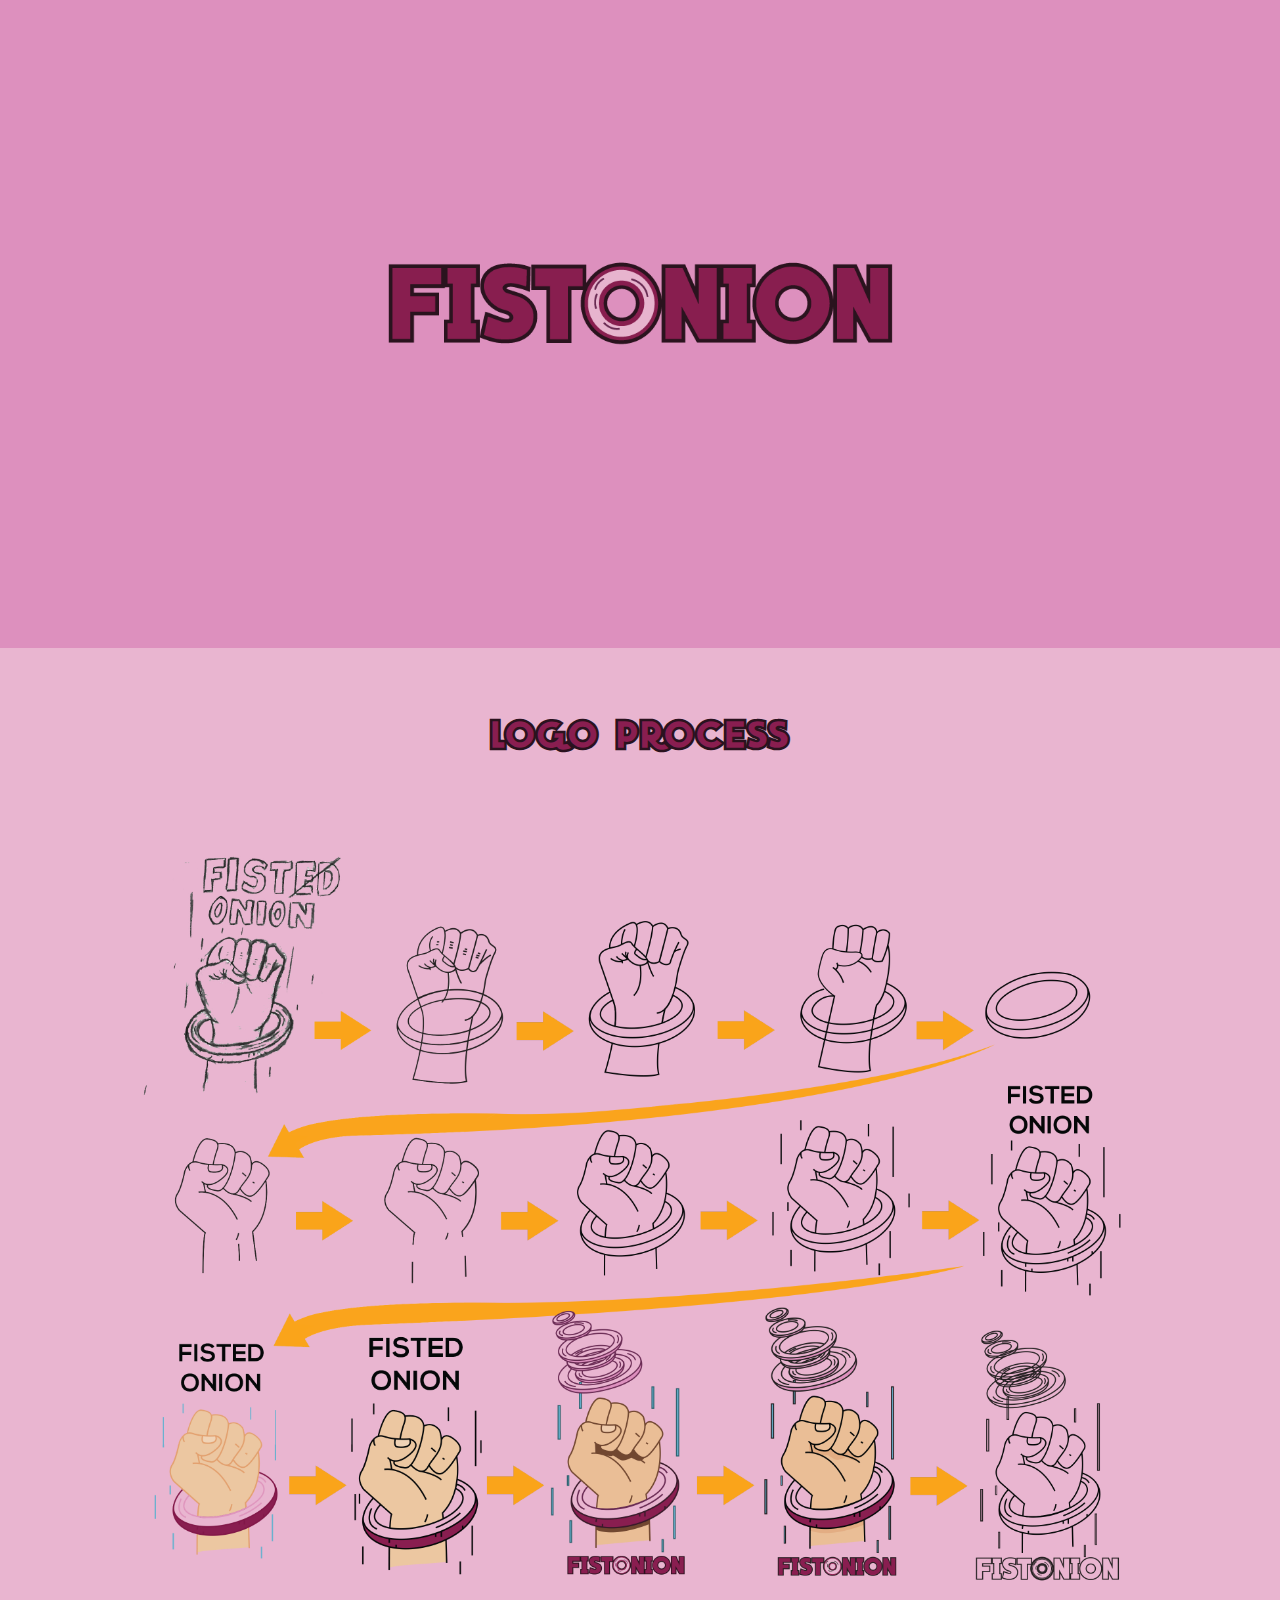
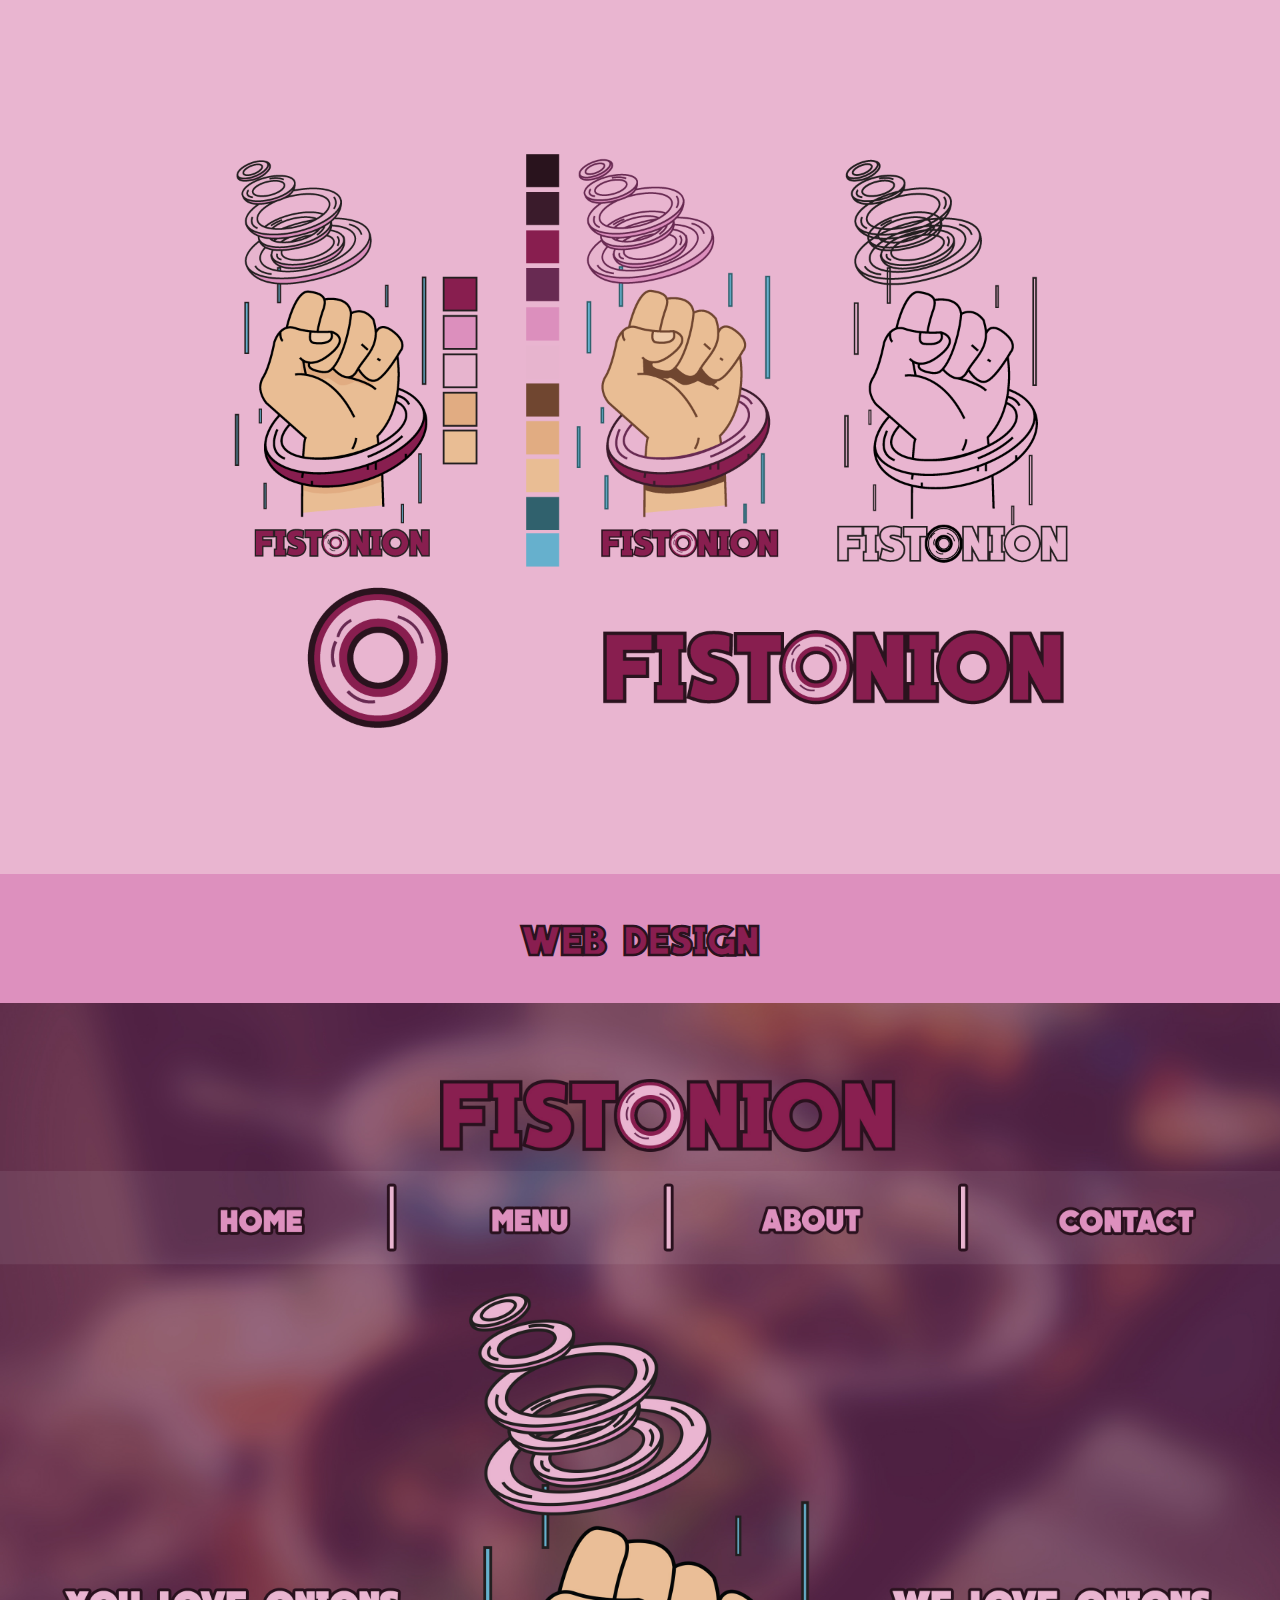
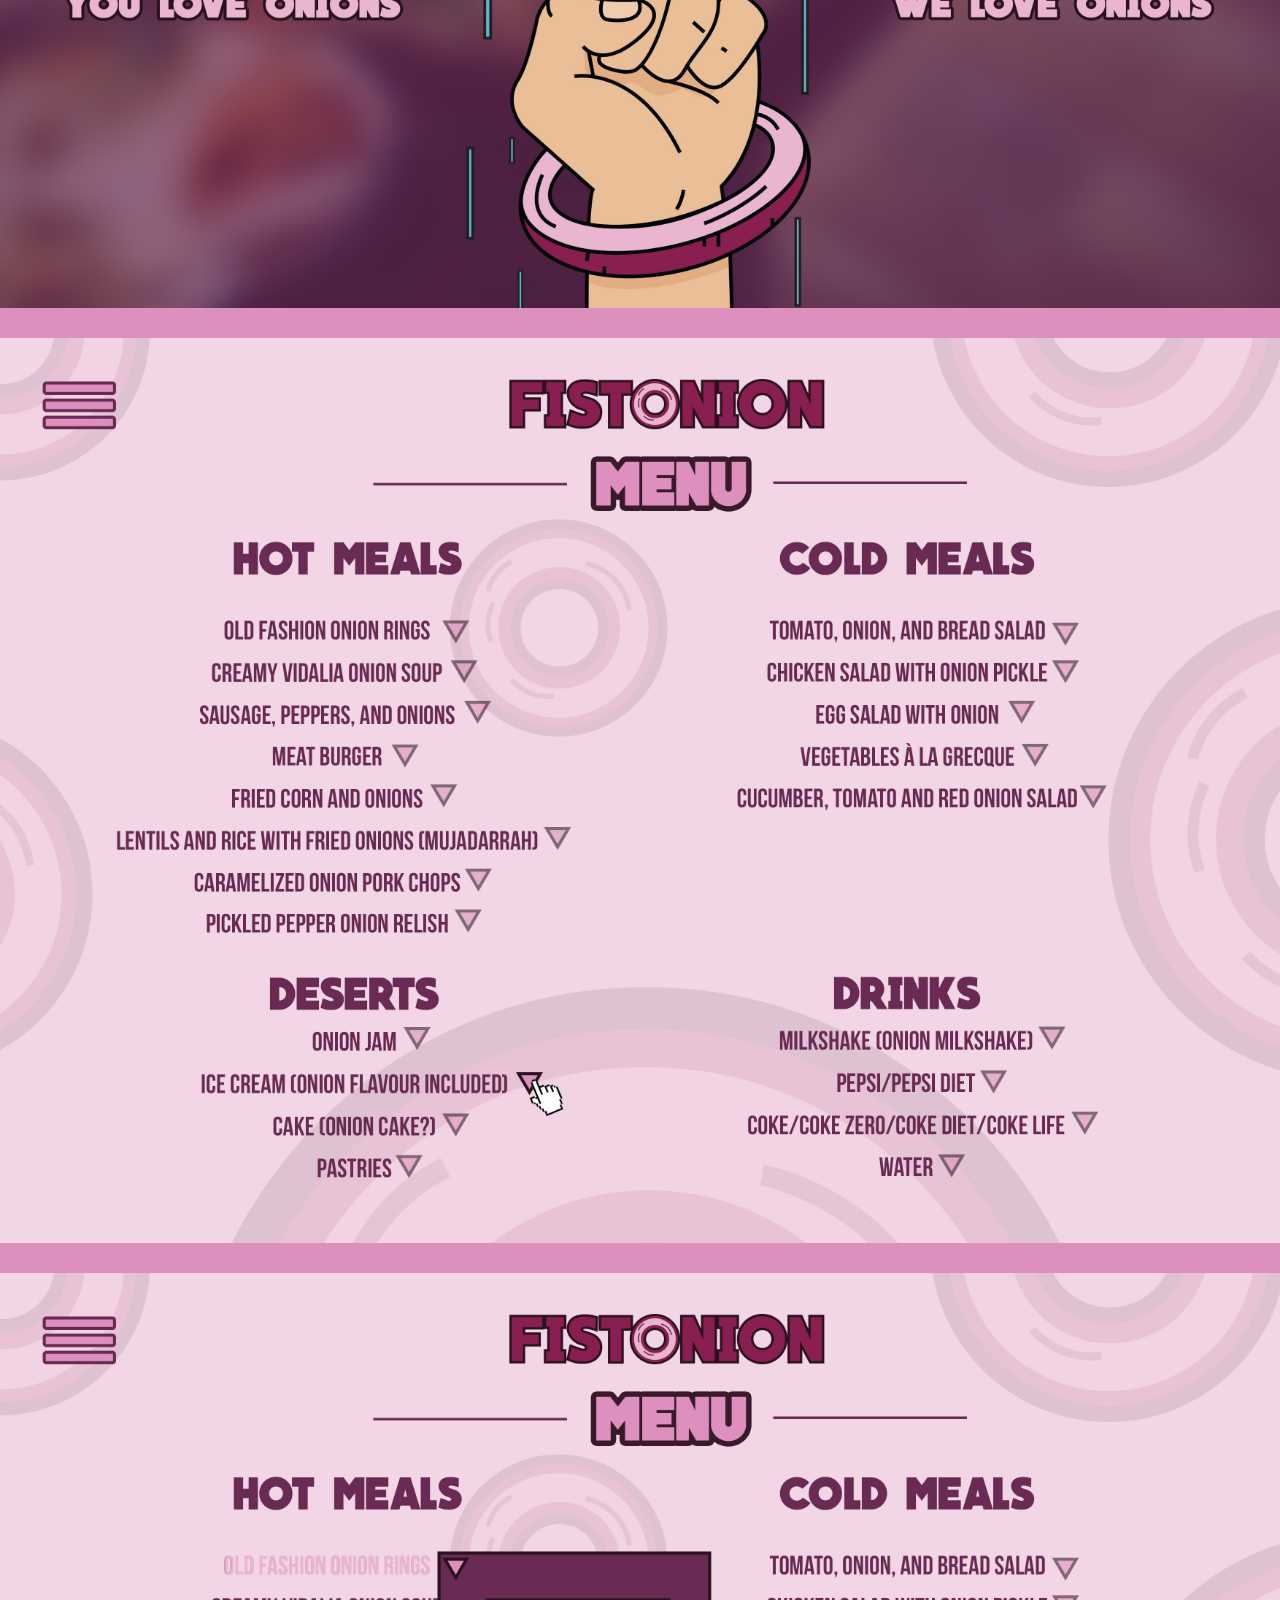
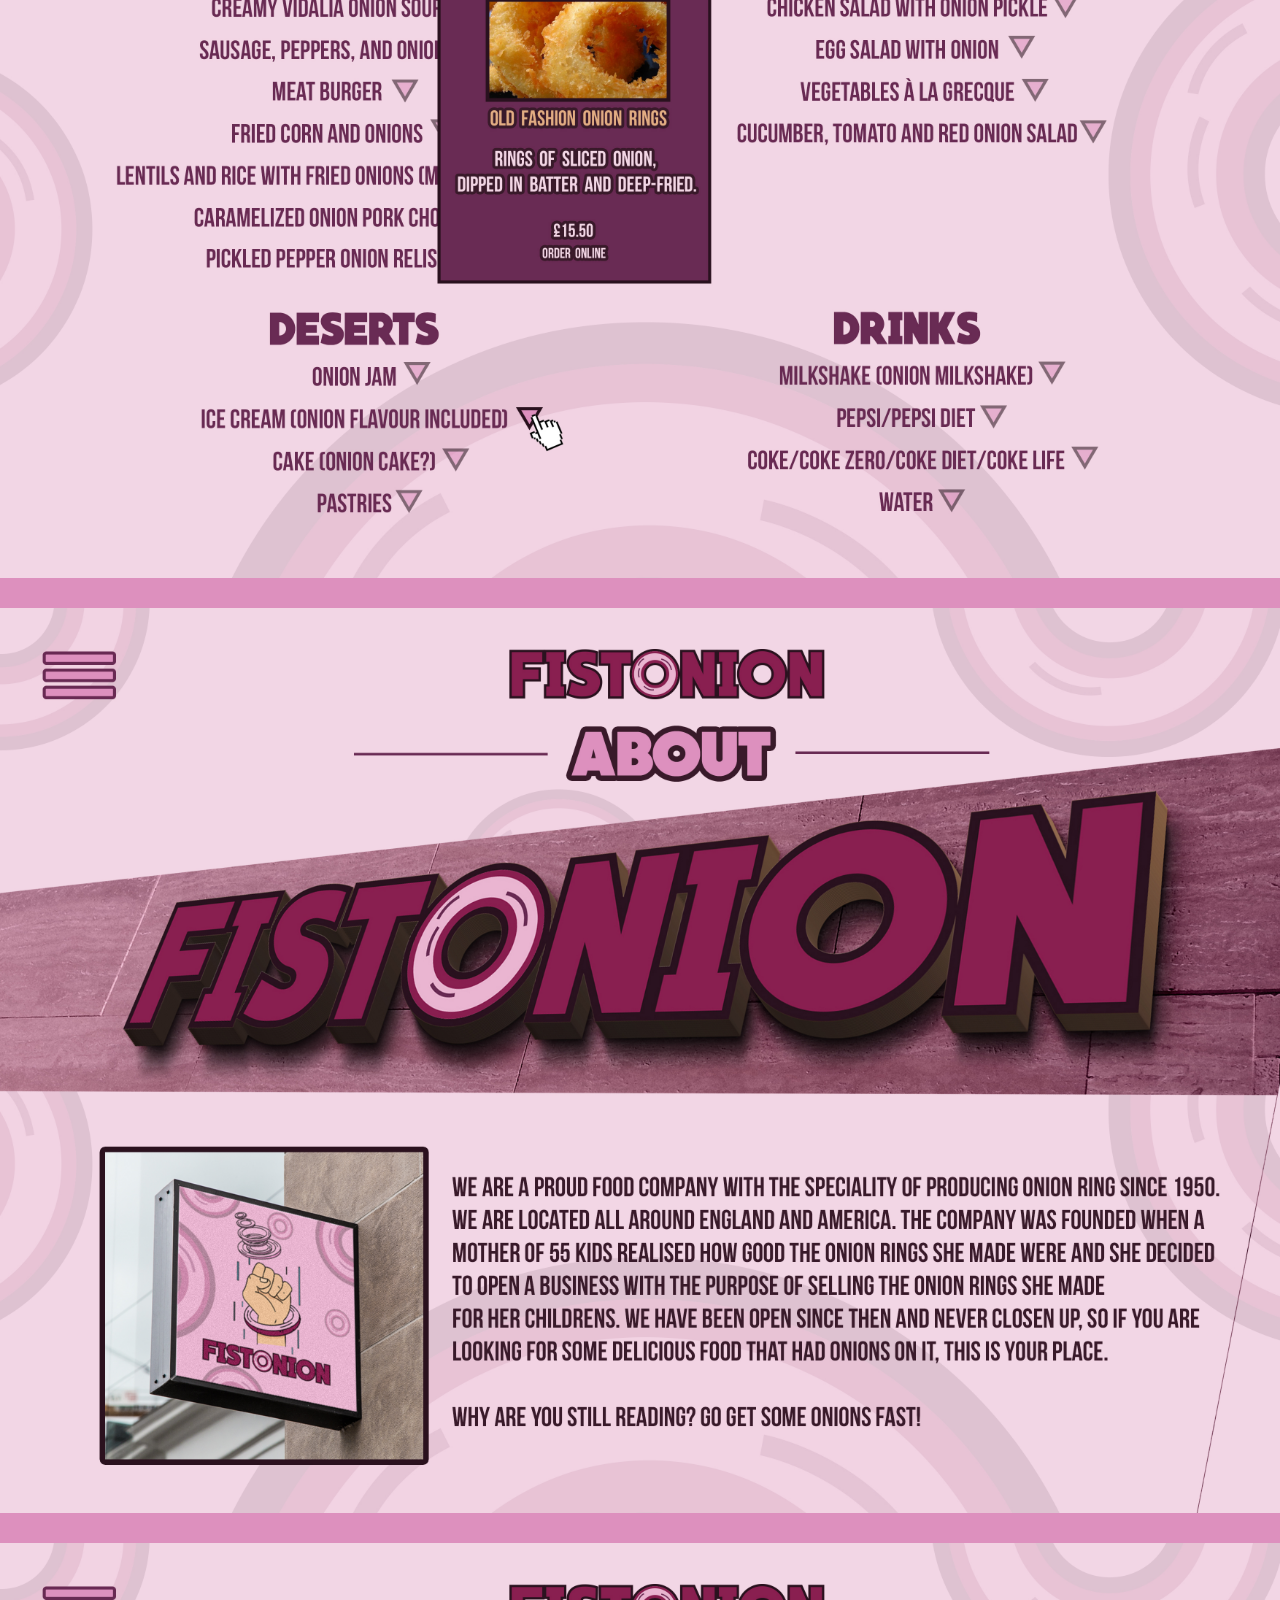
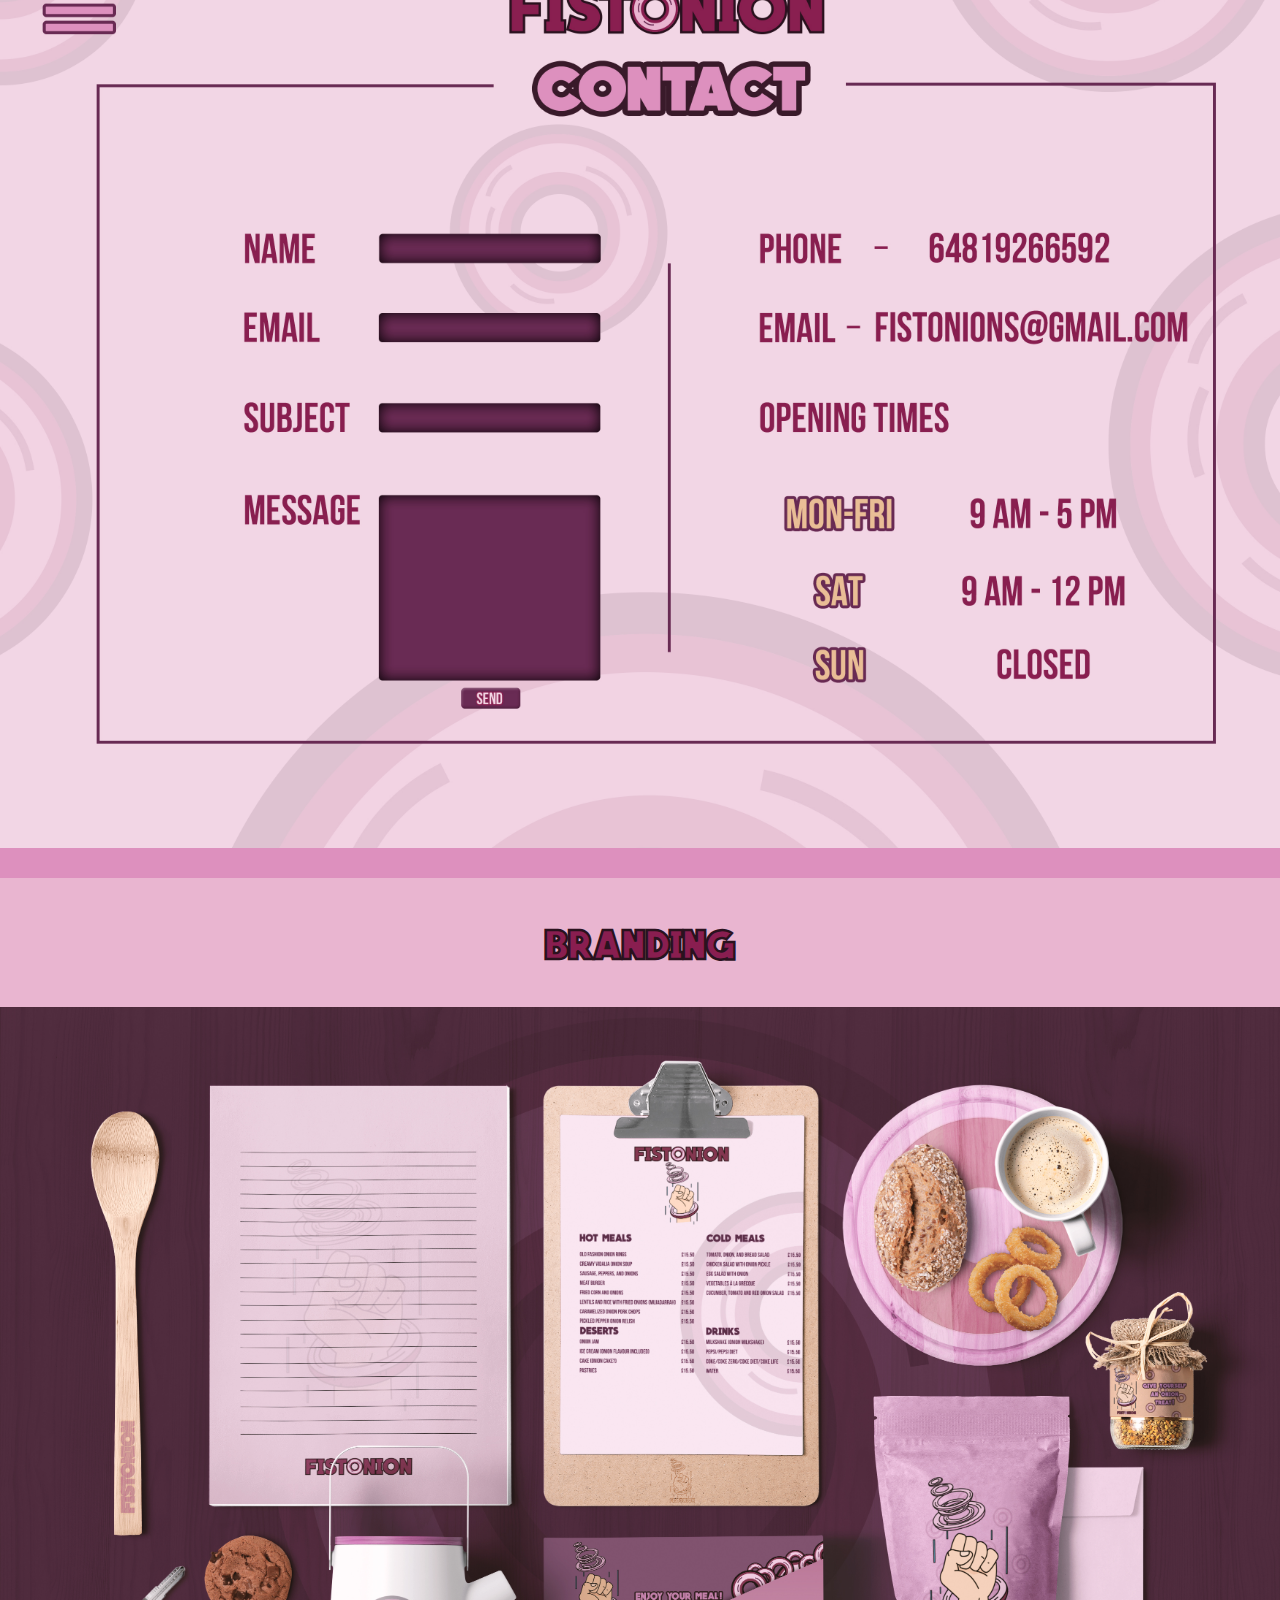
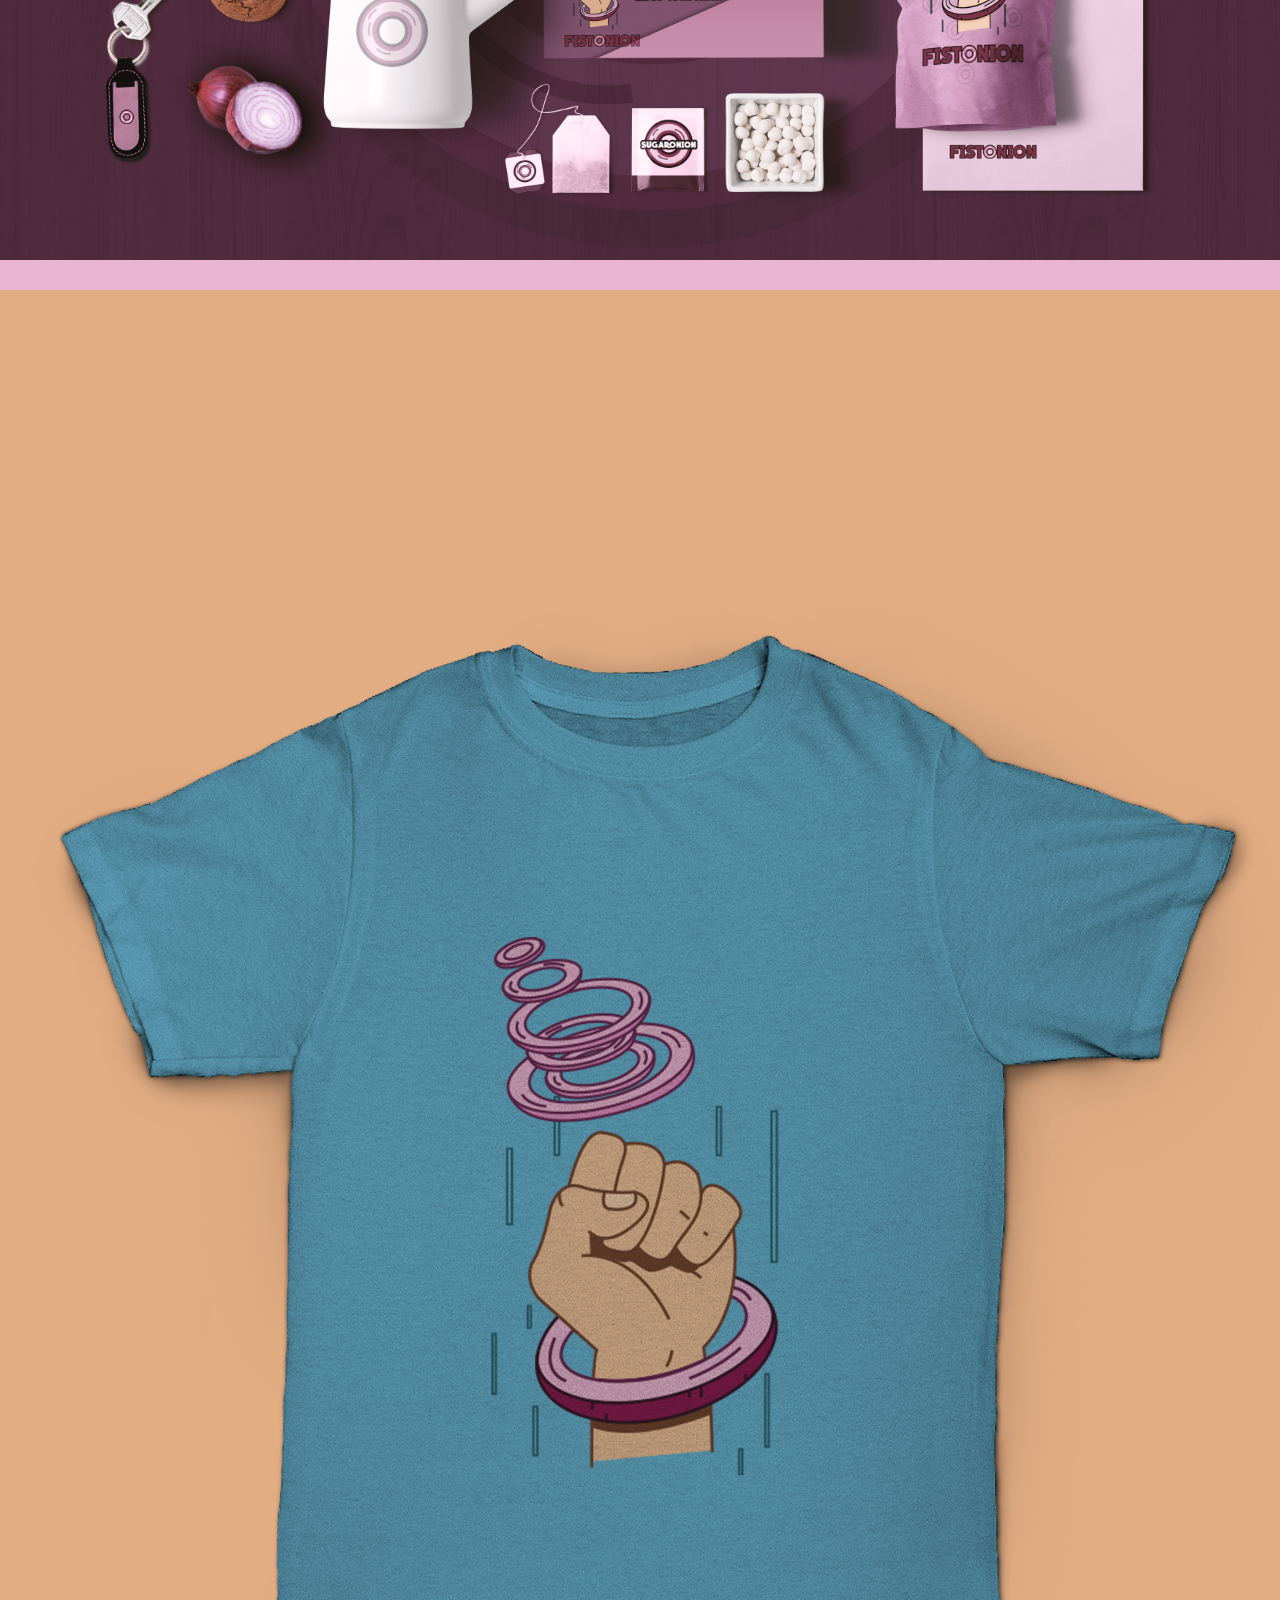
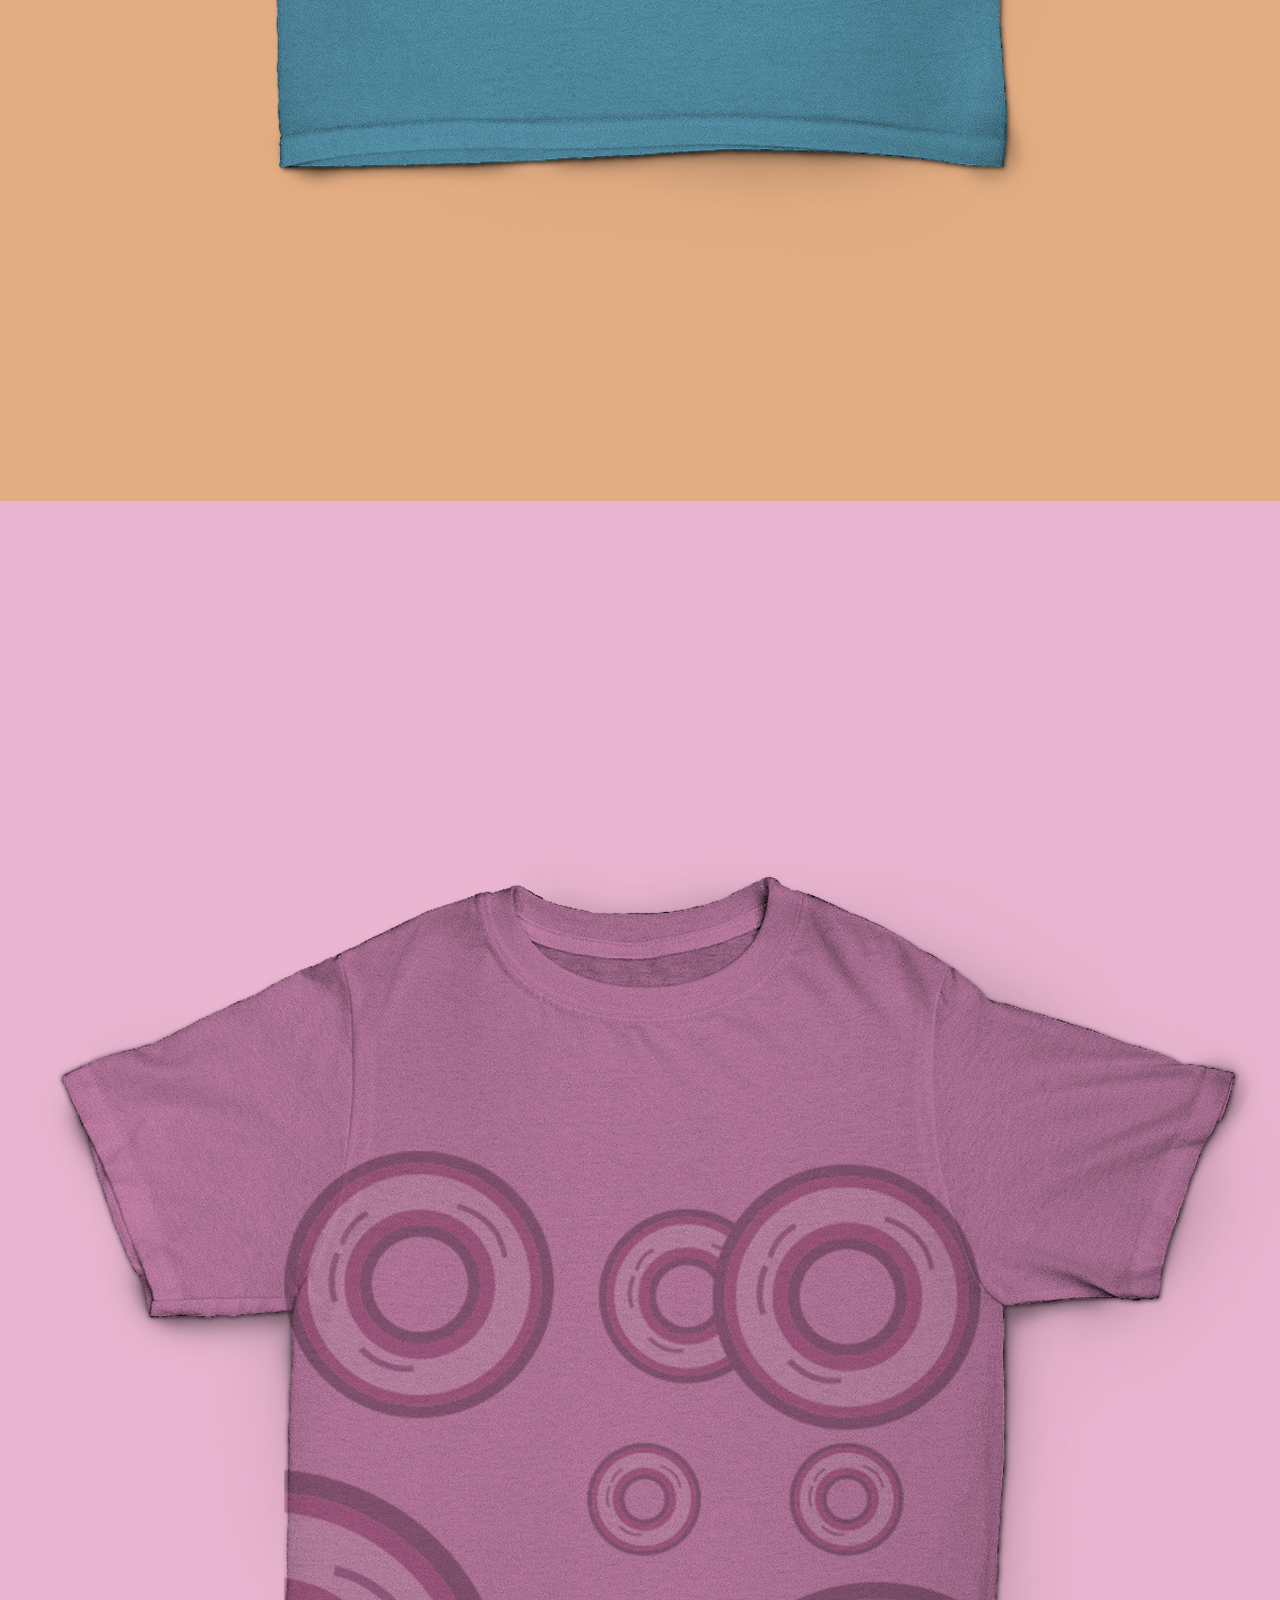
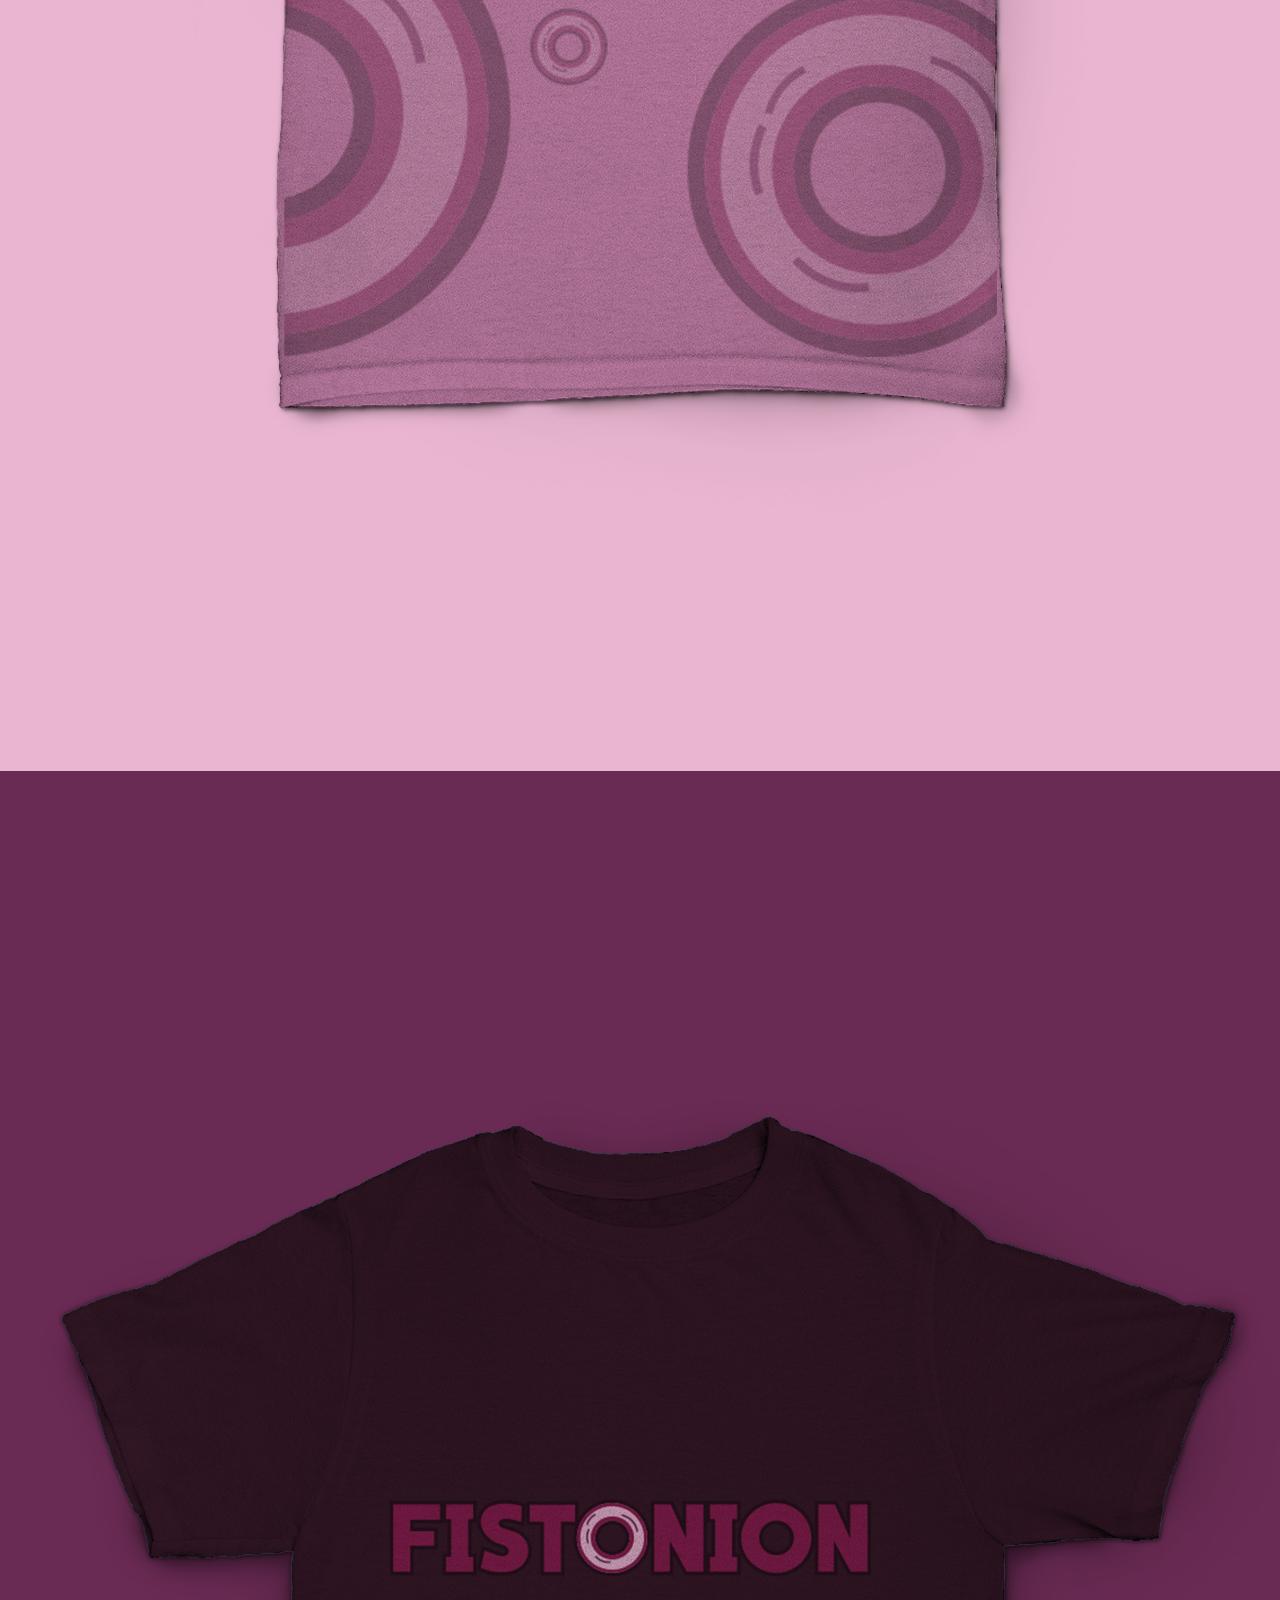
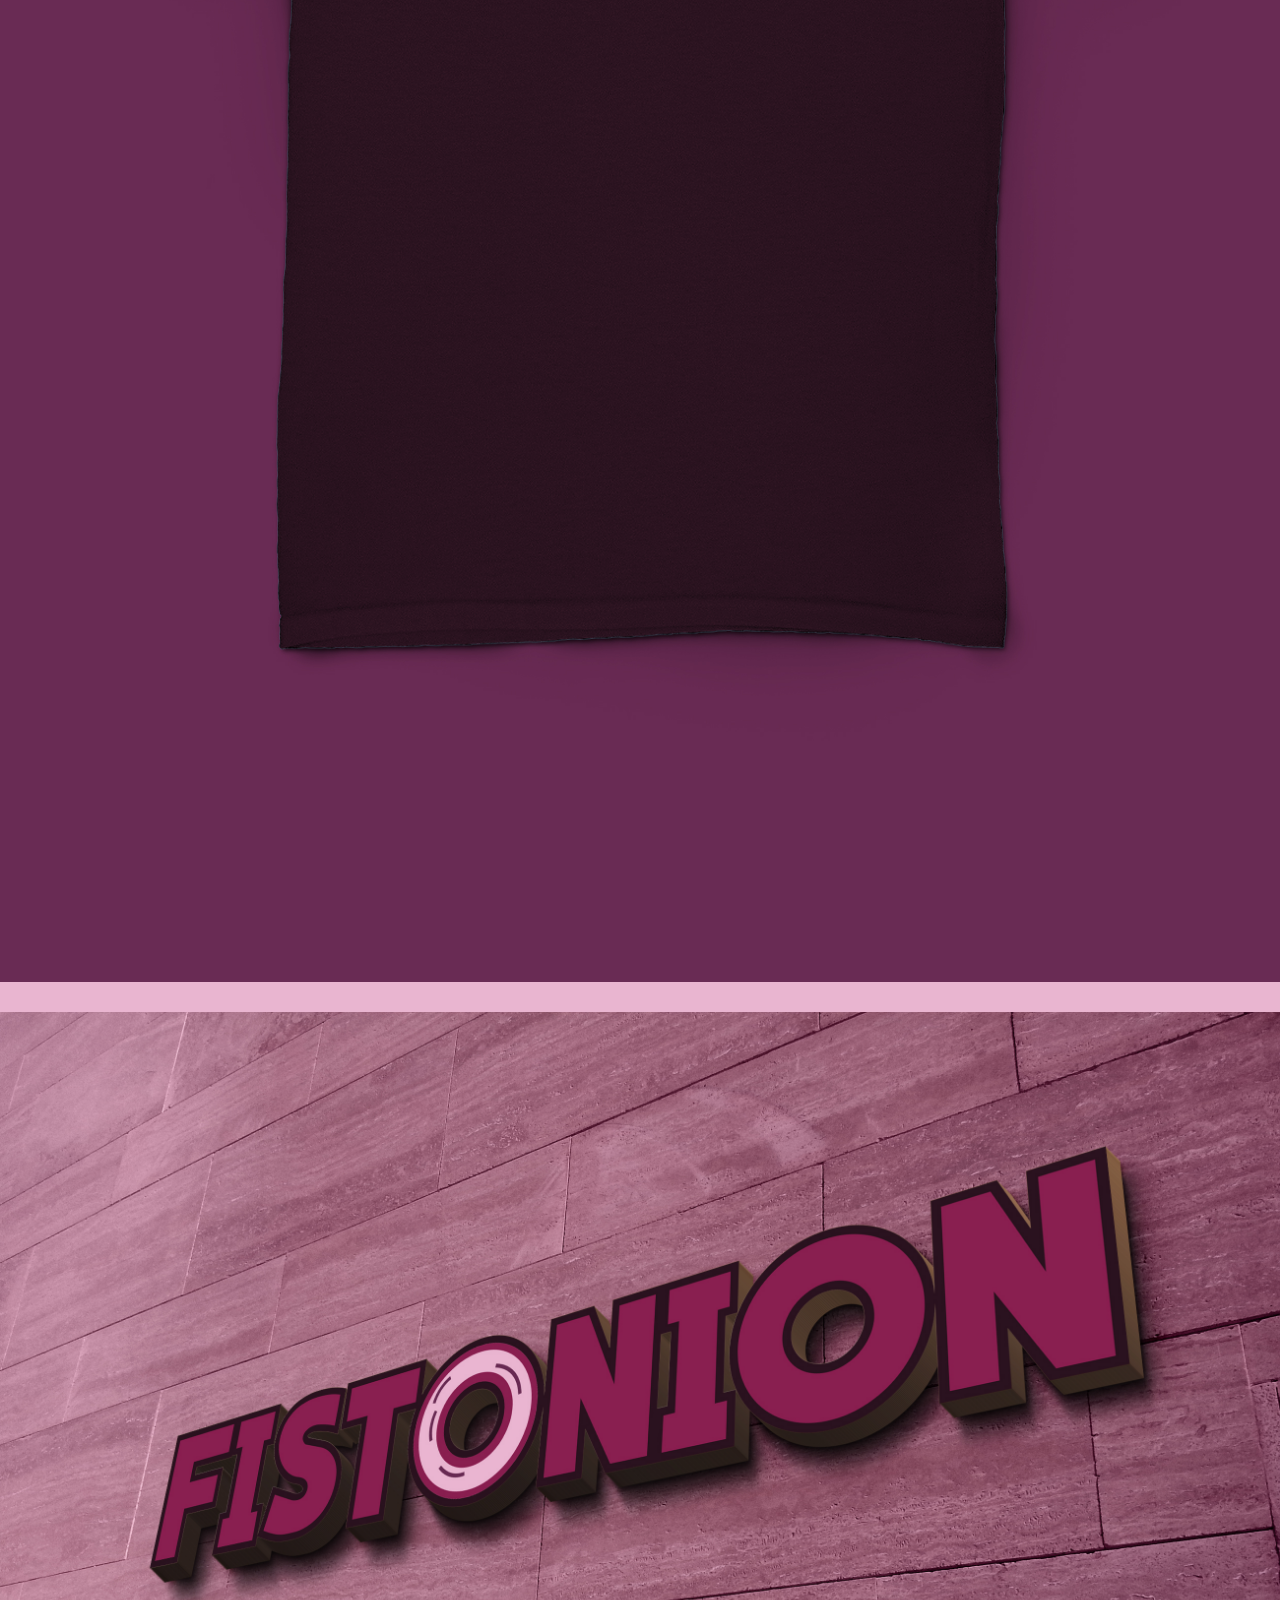
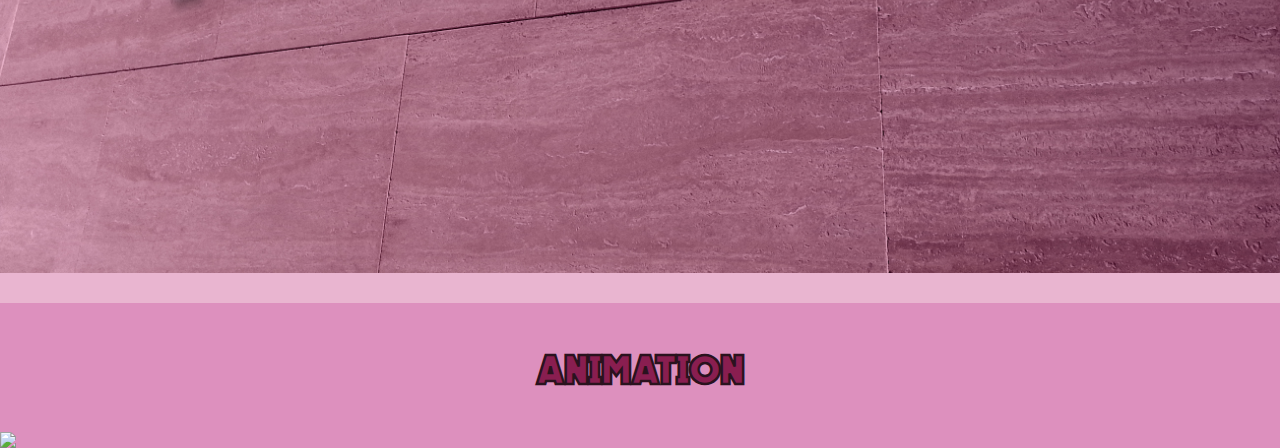
==== workfive.html @ e17aae86 "Project Pages" ====
<!DOCTYPE html>
<meta charset="utf-8">
<meta name="viewport" content="width=device-width, initial-scale=1">
<link rel="stylesheet" href="stylesheetforwork.css">
<title>Fistonion</title>

<body>
  <!-- homepage -->
  <!-- <header id="showcase"> -->
    <header id="showcase" class="grid">
    <div class="bg-showcase"><div>
      <div class="content-wrap">
    <div class="logo"><img src="\workfive\Fistonion-logo.png" width="300px"></div>
</div>
  </header>

  <!-- logoprocess -->
  <!-- section A -->
  <main id="main">
    <section id="section-a" class="grid">
      <div class="content-wrap">
        <h2 class="logoprocesstitle">Logo Process</h2>
      </div>

      <div class="process">
        <img src="workfive\Fistonion-logo-process.png" width="500px">
      </div>

      <div class="finallogo">
        <img src="workfive\Logo-final.png" width="500px">
      </div>
    </section>

    <!-- webdesign -->
    <!-- section B -->

    <section id="section-b" class="grid">

      <div class="content-wrap">
        <h2 class="">Web Design</h2>
      </div>

      <!-- <h3 class="page-title">Home Page</h3> -->

      <div class="homepage">
        <img src="workfive\Fistonion Website Home.jpg" width="500px">
      </div>

      <!-- <h3 class="page-title">Menu Page</h3> -->

      <div class="menu">
        <img src="workfive\Fistonion Website Menu.jpg" width="500px">
      </div>

      <!-- <h3 class="page-title">Menu 2</h3> -->

      <div class="menu2">
        <img src="workfive\Fistonion Website Menu Item Cliked.jpg" width="500px">
      </div>

      <!-- <h3 class="page-title">About</h3> -->

      <div class="about">
        <img src="workfive\Fistonion Website About.jpg" width="500px">
      </div>

      <!-- <h3 class="page-title">Contact</h3> -->

      <div class="contact">
        <img src="workfive\Fistonion Website Contact.jpg" width="500px">
      </div>

    </section>

    <!-- branding -->
    <!-- section C -->

    <section id="section-c" class="grid">

      <div class="content-wrap">
        <h2 class="">Branding</h2>
      </div>

      <div class="branding">
        <img src="workfive\Fistonion Brand Mockup.jpg" width="500px">
      </div>

      <div class="shirt1">
        <img src="workfive\T shirt Design Blue.jpg" width="500px">
      </div>

      <div class="shirt2">
        <img src="workfive\T shirt Design Pink.jpg" width="500px">
      </div>

      <div class="shirt3">
        <img src="workfive\T shirt Design Purple.jpg" width="500px">
      </div>

      <div class="logo3d">
        <img src="workfive\3D Wall Fistonion.jpg" width="500px">
      </div>

    </section>

    <!-- animation -->
    <!-- section D -->

    <section id="section-d" class="grid">

      <div class="content-wrap">
        <h2 class="animationtitle">Animation</h2>
      </div>

      <div class="animation">
        <img src="workfive\GIF.gif" width="500px">
      </div>

    </section>
  </main>
</body>
---- stylesheetforwork.css ----
/* Core Styles */

@font-face{
  font-family: QUARTZO; src: url(fonts/QUARTZO.ttf);
}


* {
  margin: 0;
  padding: 0;
  font-family: "QUARTZO";
  text-transform: uppercase;
  /* background: #e9b5d0; */
  color: #891e50;
  font-size: 1.5;
  text-align: center;
}


img {
  display: block;
  width: 100%;
  height: auto;
}

h1, h2, h3 {
  margin: 0;
  padding: 1em 0;
   -webkit-text-stroke: 2.5px #2a121e;
   font-size: 40px;

}

/* p {
  margin: 0;
  padding: 1em 0;
} */

/* Header showcase */

#showcase {
  min-height: 450px;
  color: #fff;
  background: #dd90be
  /* text-align: center; */
}

#showcase .logo {
  position: static;
  display: inline-block;
  /* padding-top: 25%; */
  margin-top: 20%;
  margin-bottom: 23%;
  align-items: center;
  width: 40%;
}

/* #showcase .bg-showcase {
  position: absolute;
  background: #dd90be;
  background-position: center;
  background-repeat: no-repeat;
  background-size: cover;
  width: 100%;
  height: 450px;
  z-index: -1;
} */

section {
  overflow: hidden;
}

#section-a {
  background: #e9b5d0;
}

.logoprocesstitle {
  margin-top: 20px;
  margin-bottom: 15px;
}

.process {
  margin-bottom: 50px;
  width: 90%;
  display: inline-block;
  align-items: center;
}

.finallogo {
  margin-bottom: 70px;
  width: 100%;
  display: inline-block;
  align-items: center;
}

#section-b {
  background: #dd90be;
}

#section-b img {
  margin-bottom: 30px;
}

/* .page-title {
  margin: 0;
  padding: 0;
  font-size: 30px;
  margin-top: 20px;
  margin-bottom: 25px;
  text-transform: capitalize;
  color:  #dd90be;
  font-family: Arial, Helvetica, sans-serif;
  text-decoration: none;
  -webkit-text-stroke: 1px ##891e50;
} */

.webdesigntitle {
  margin-bottom: 50px;
}

#section-c {
  background: #e9b5d0;
}

#section-c img {
  margin-bottom: 30px;
}

#section-d {
  background: #dd90be;
}

.animationtitle {
  padding: 5;
}


/* MEDIA QUERIE */
/*
@media (min-width: 700px) {

#showcase .logo {
    margin-bottom: 12%;
  }

.grid {
    display: grid;
    grid-template-columns: repeat(8, 1fr);
    grid-template-rows: repeat(6, 1fr);
  }

h1 {
  padding: 0;
  margin: 0;
}

.content-wrap {
  grid-column: 3 / 7;
  grid-row: 1;
}

.process {
  grid-column: 2 / 8;
  grid-row: 2 / span 3;
}

.finallogo {
  grid-column: 1 / 8;
  grid-row:  5 / 7;
}

} */
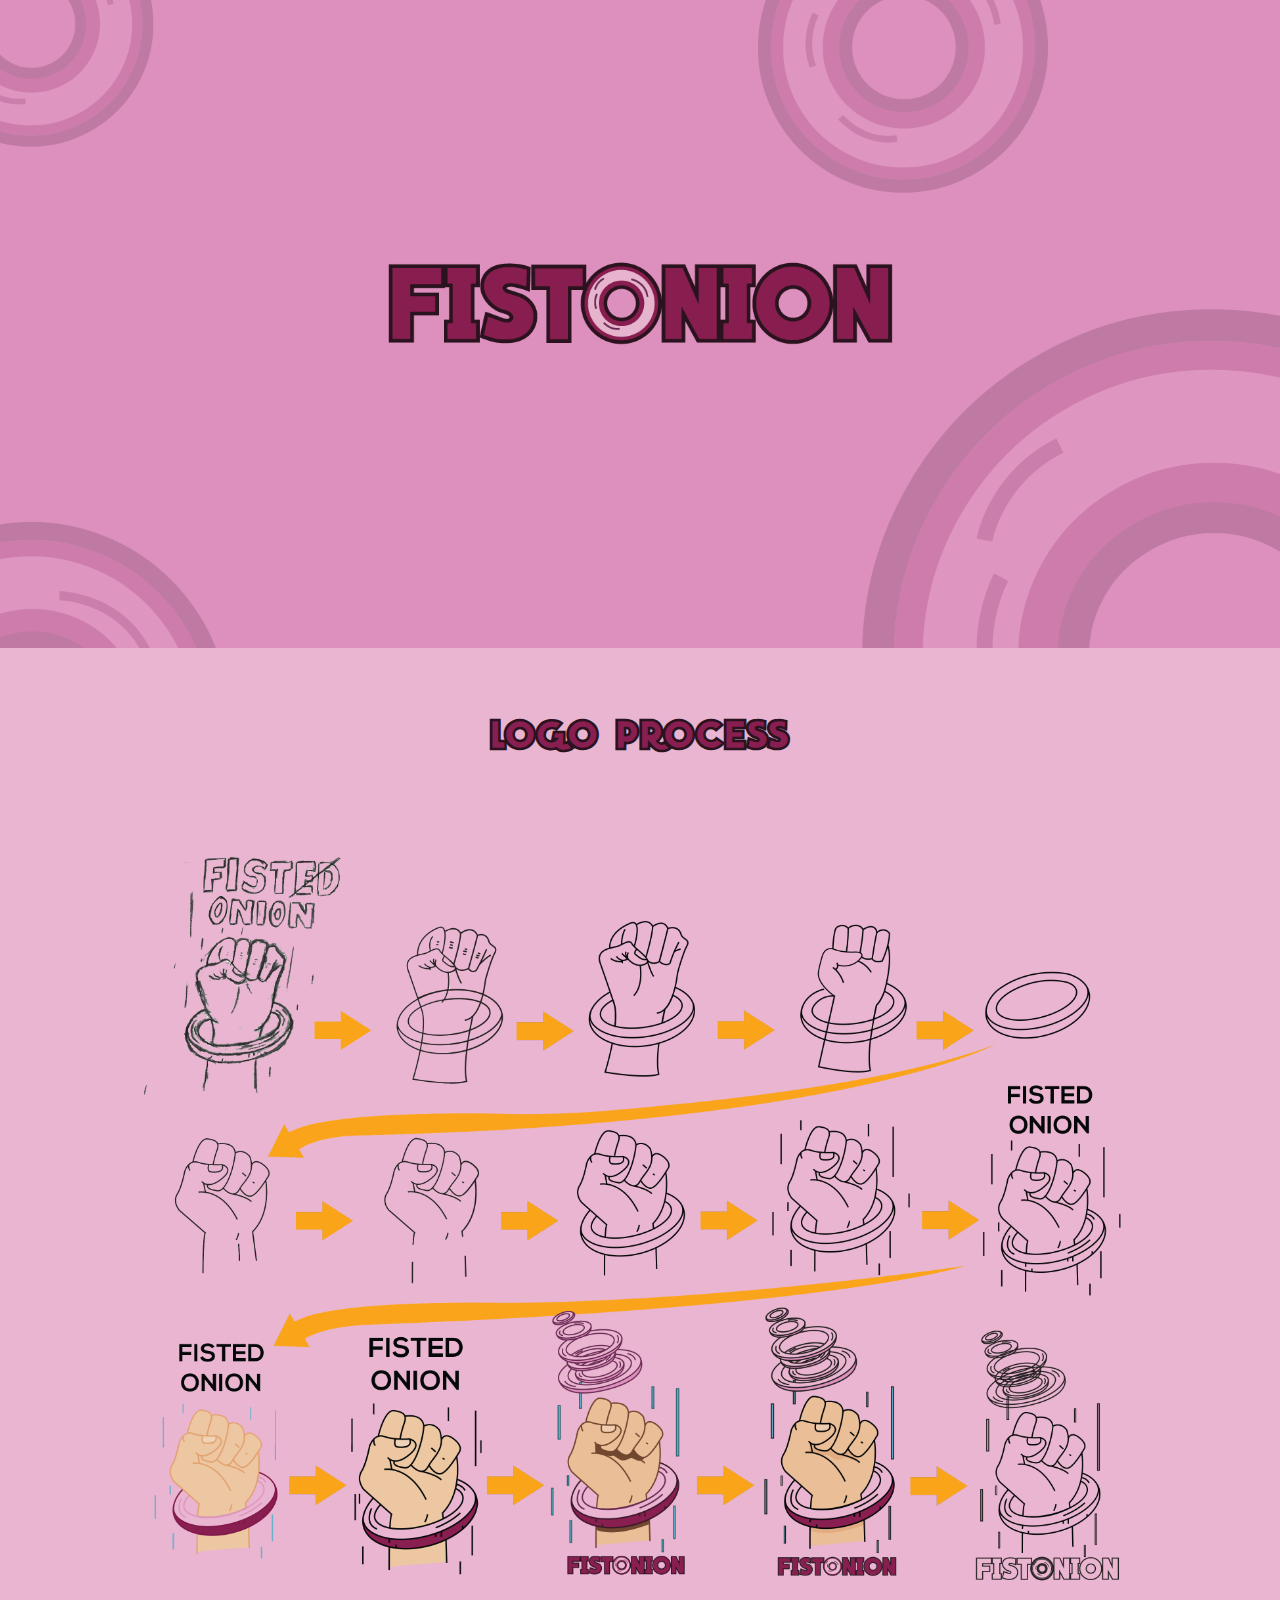
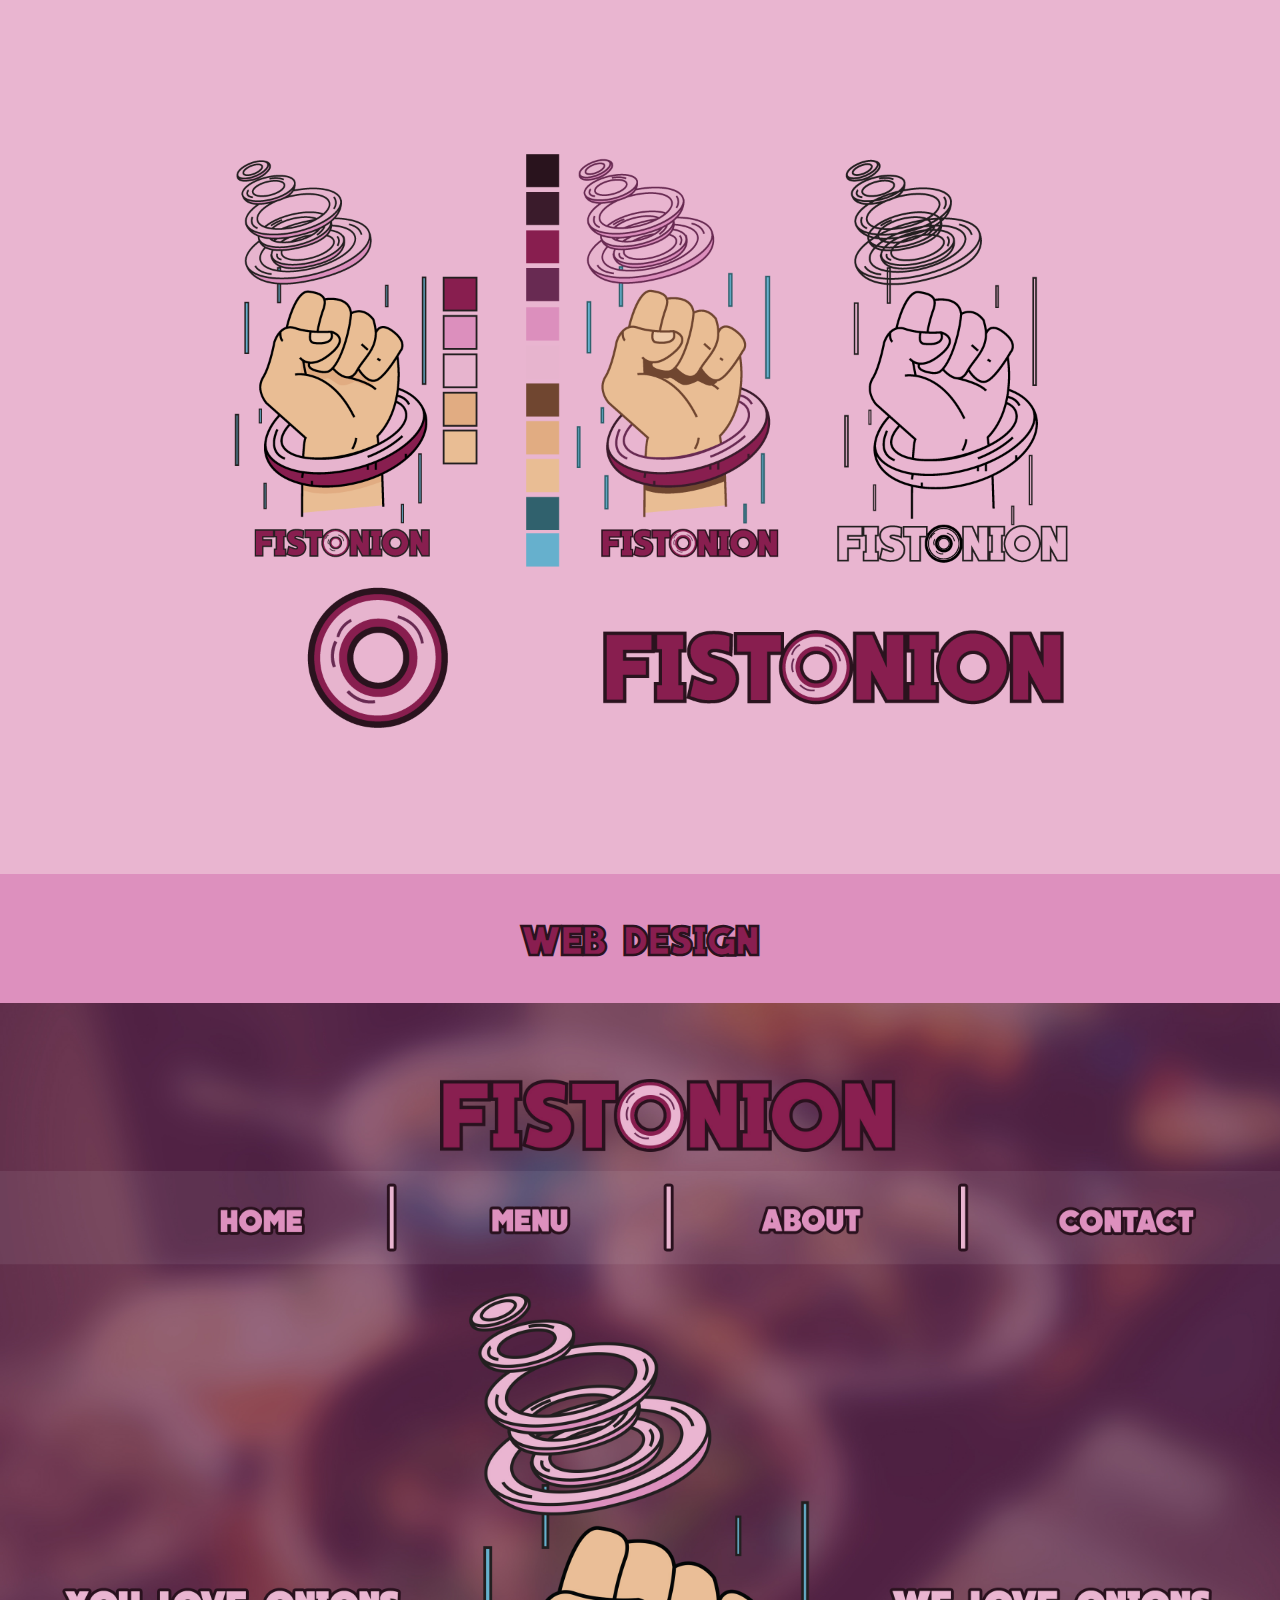
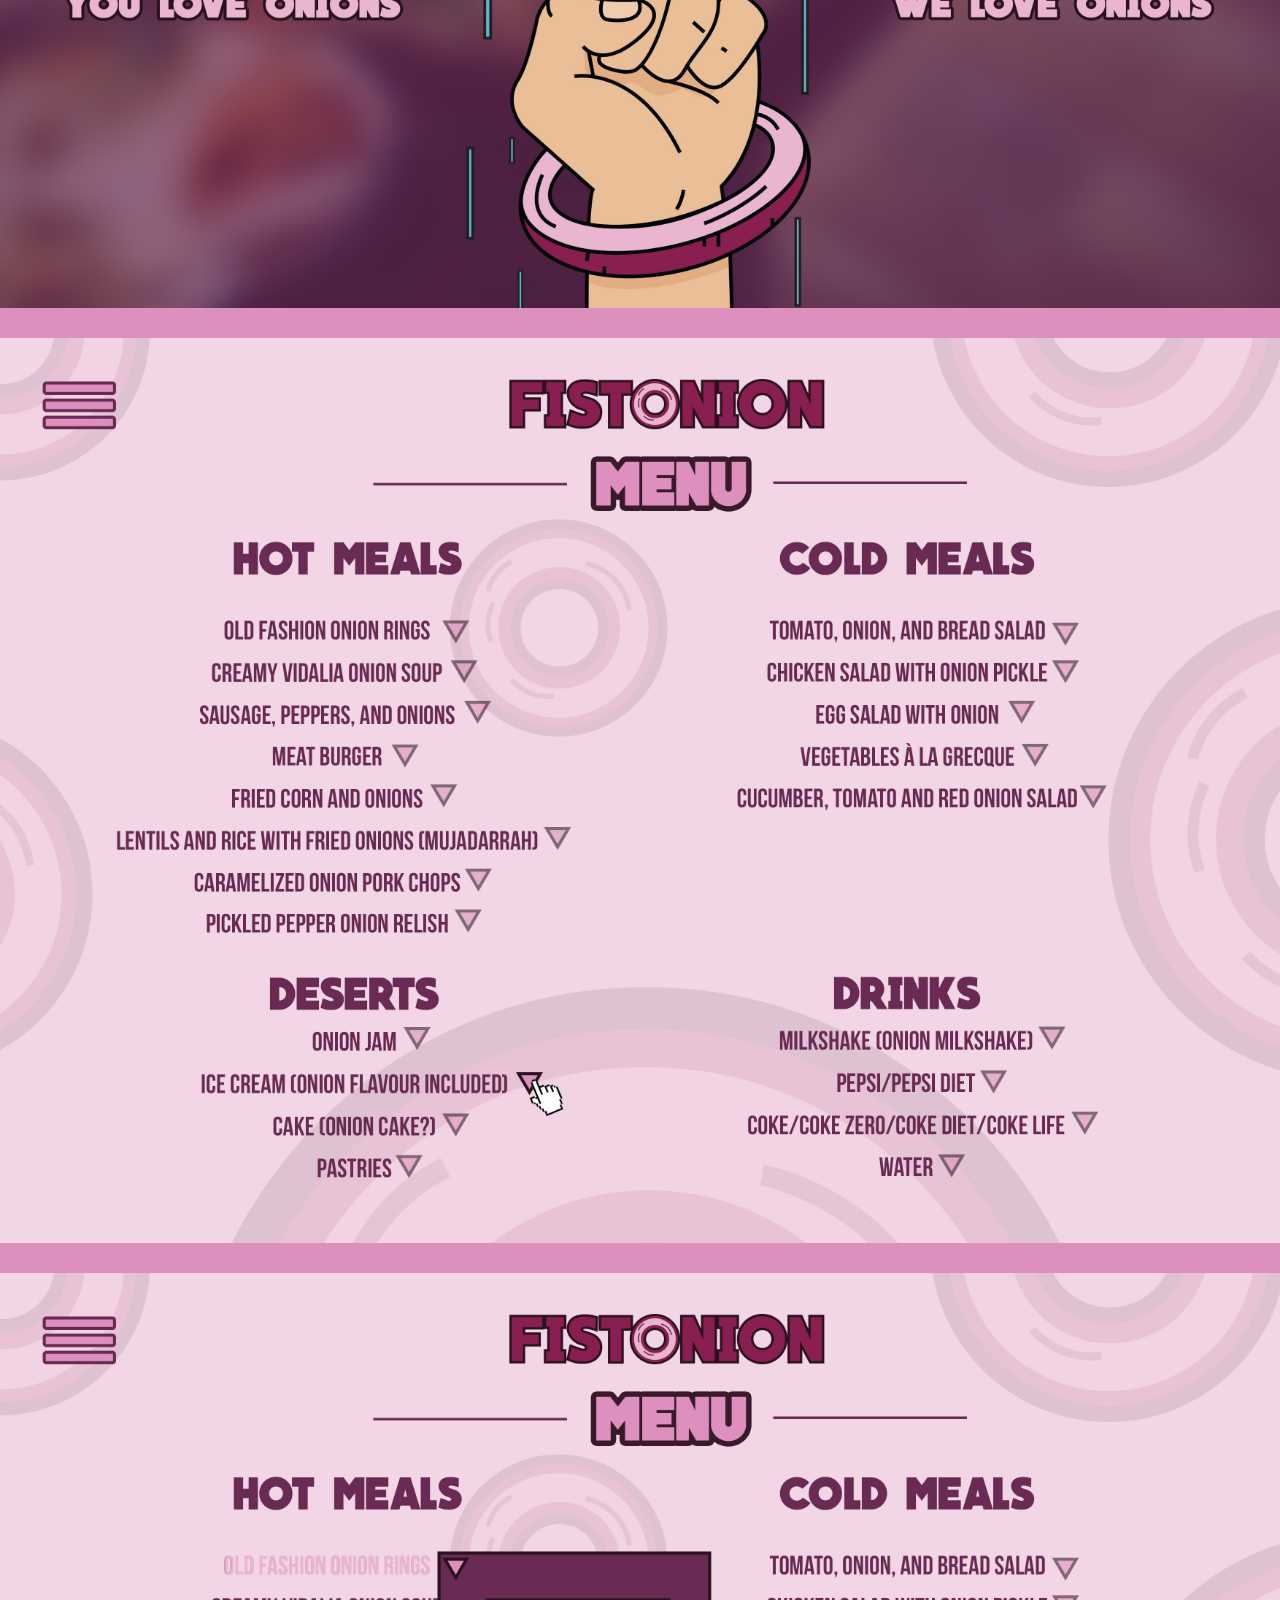
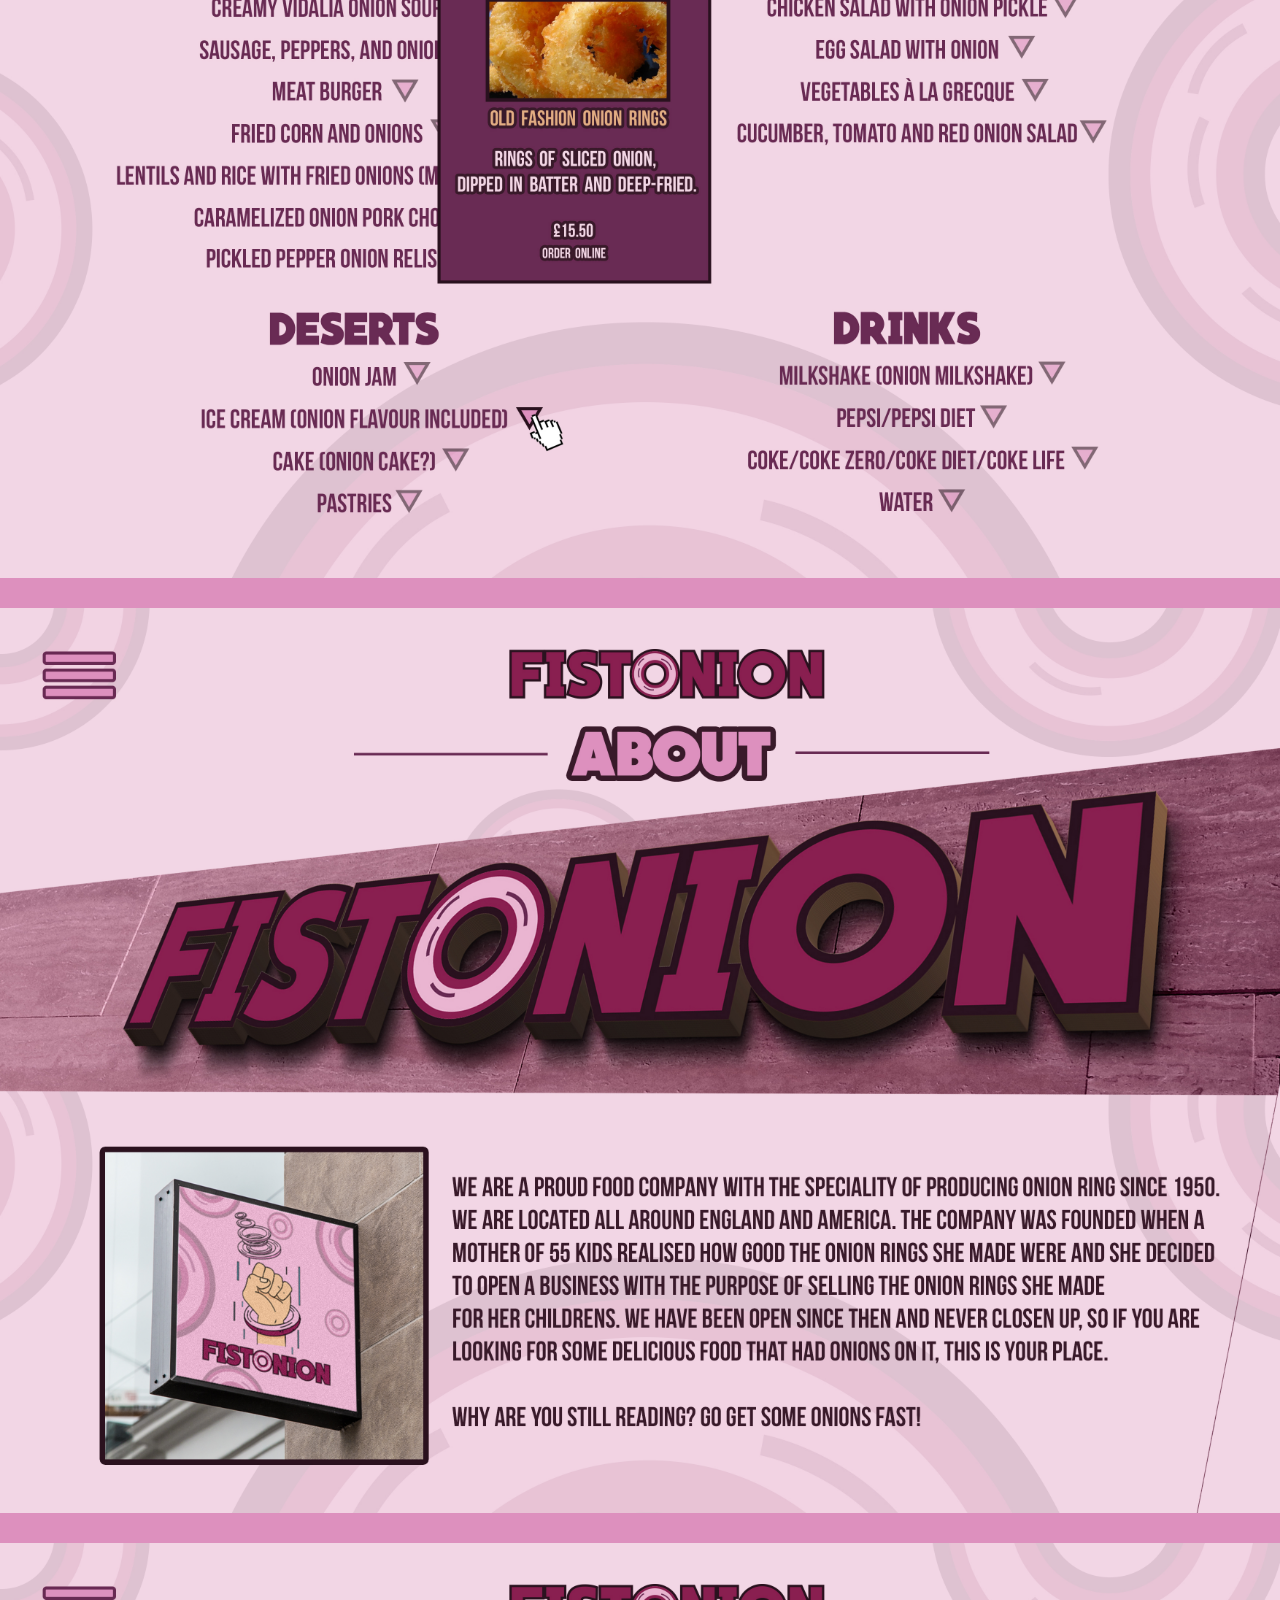
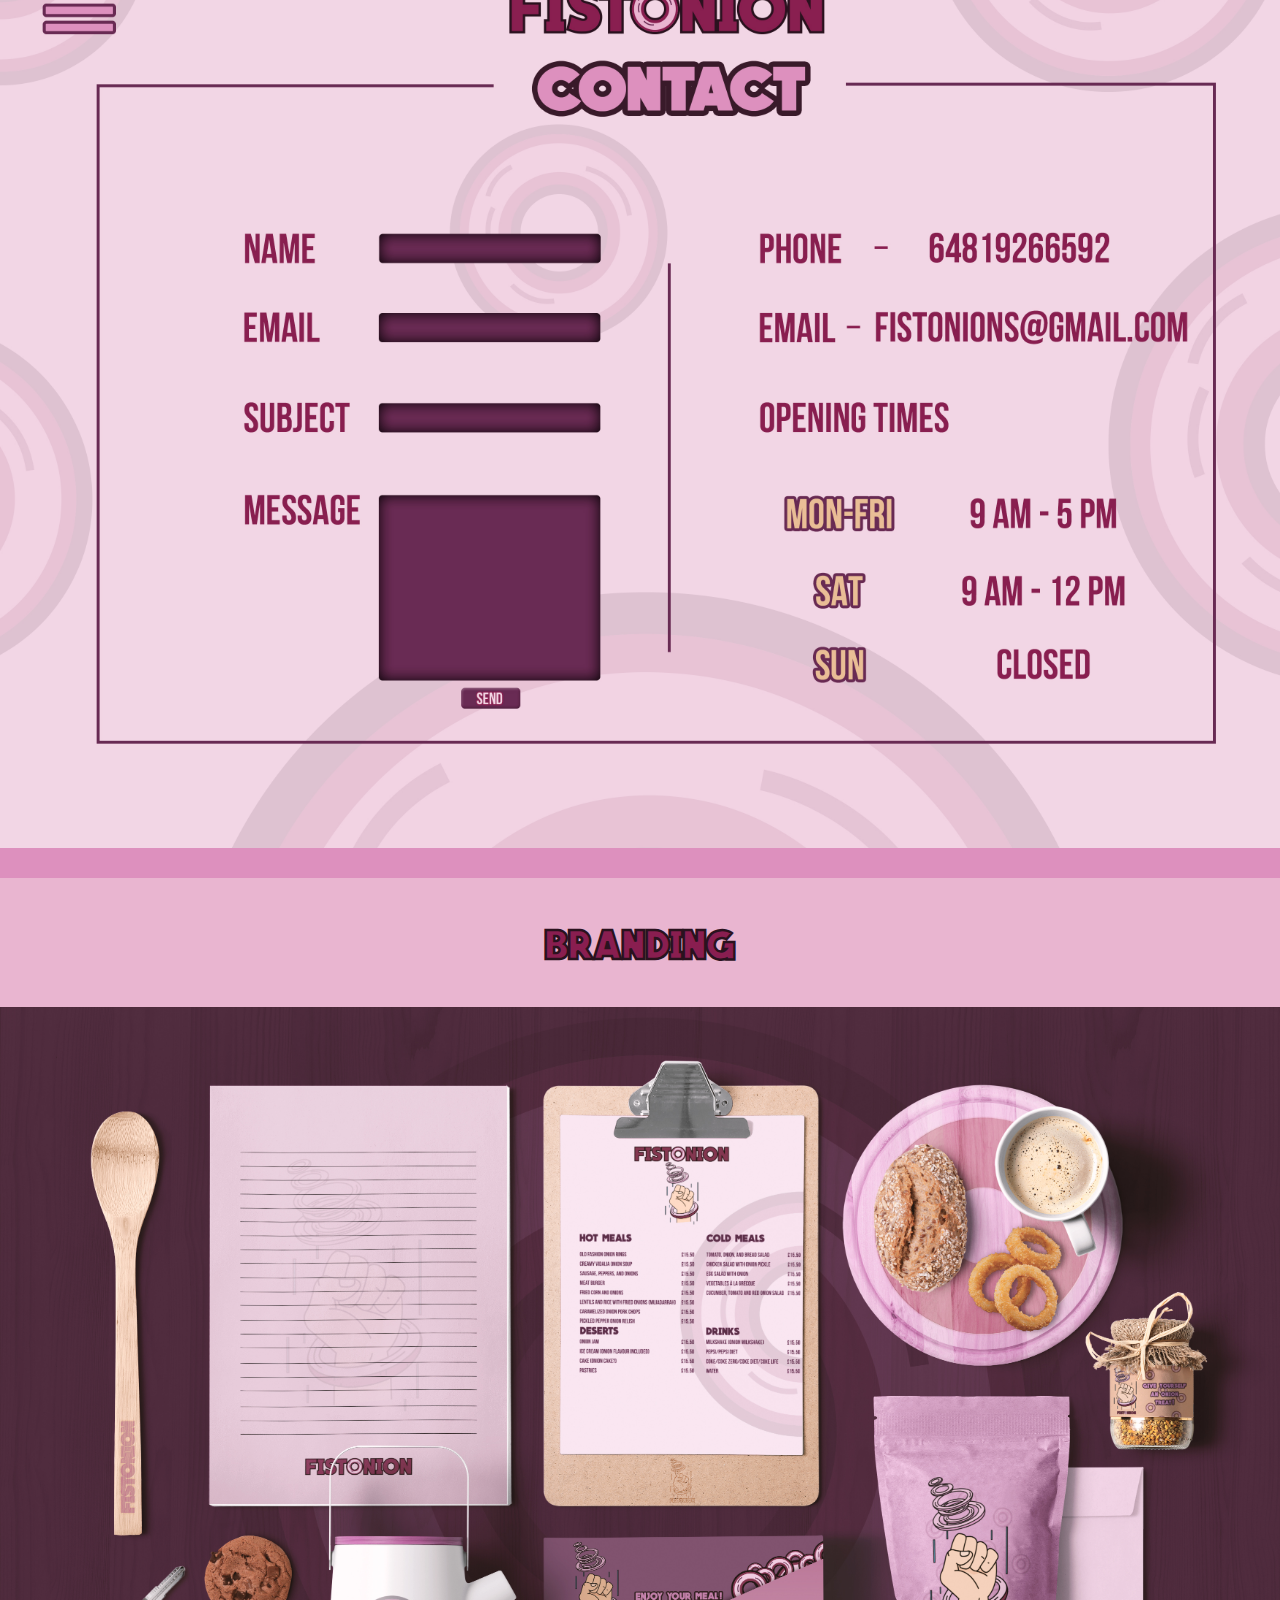
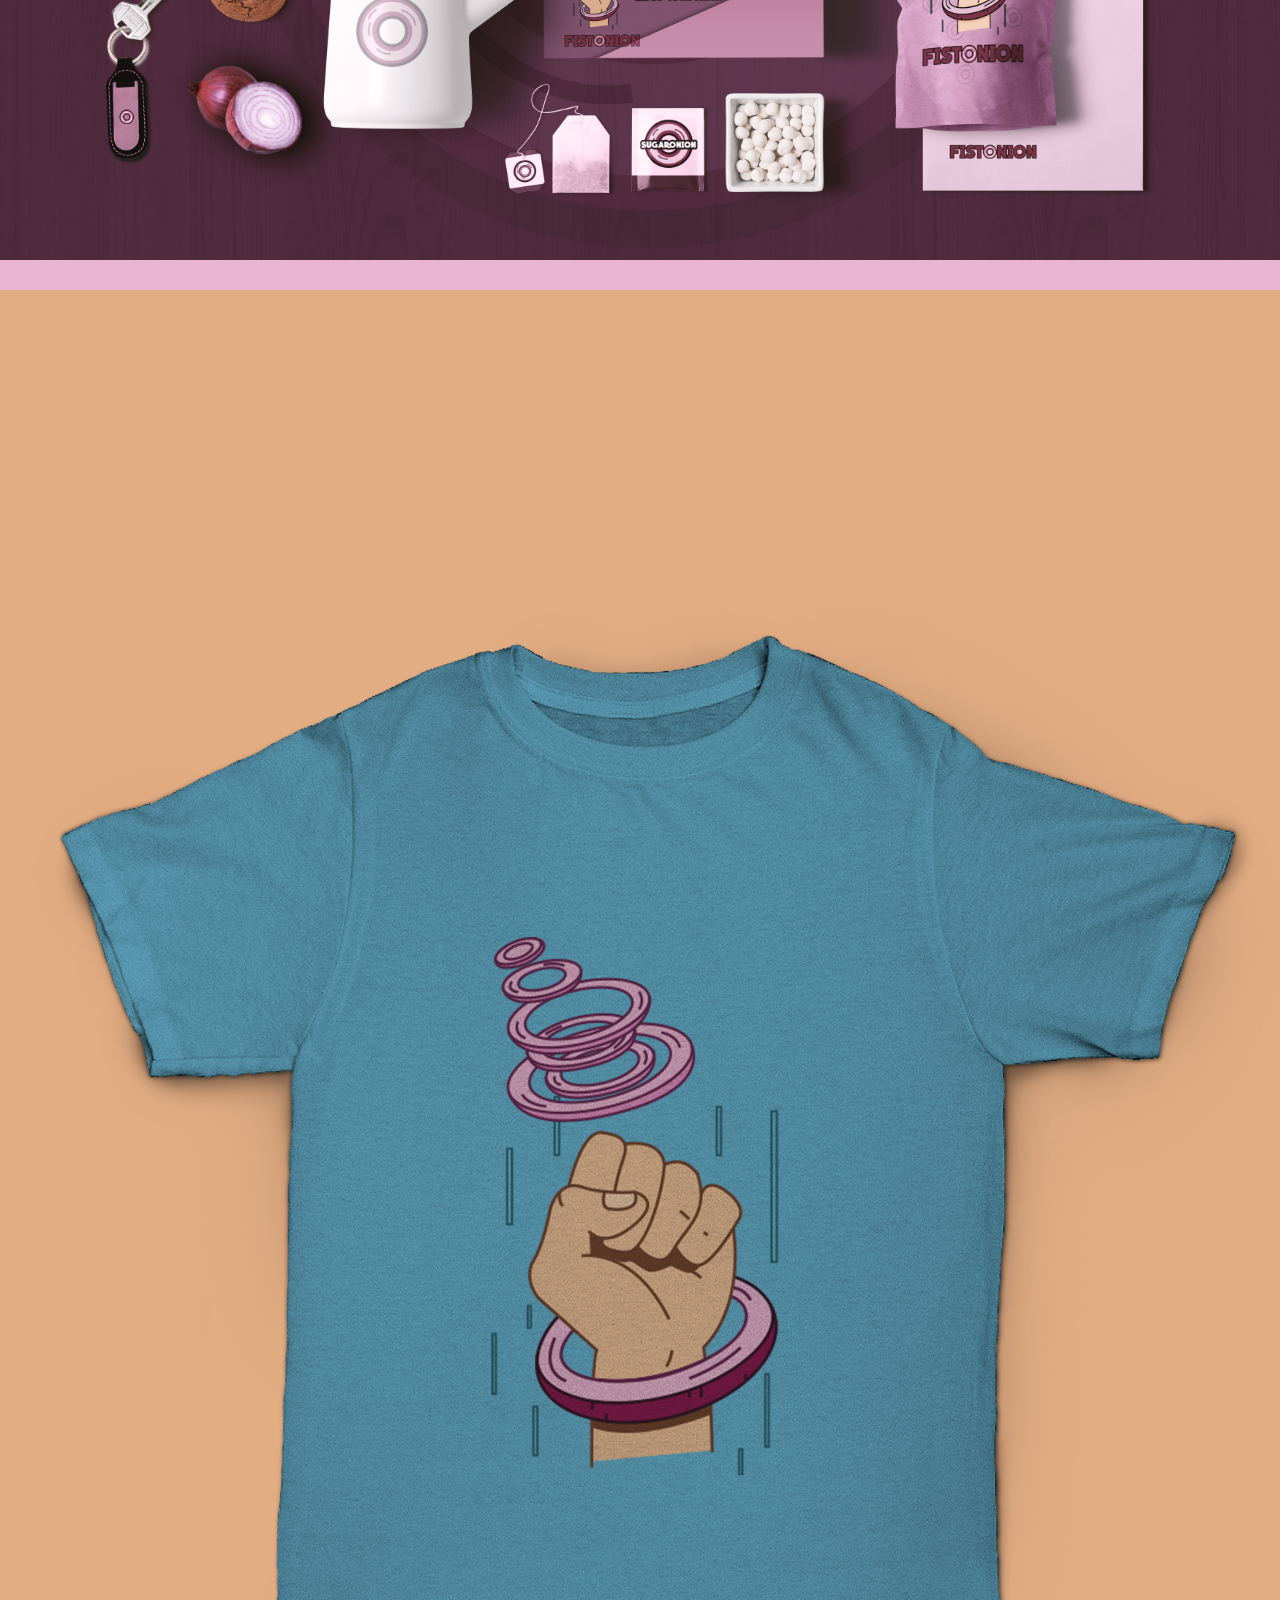
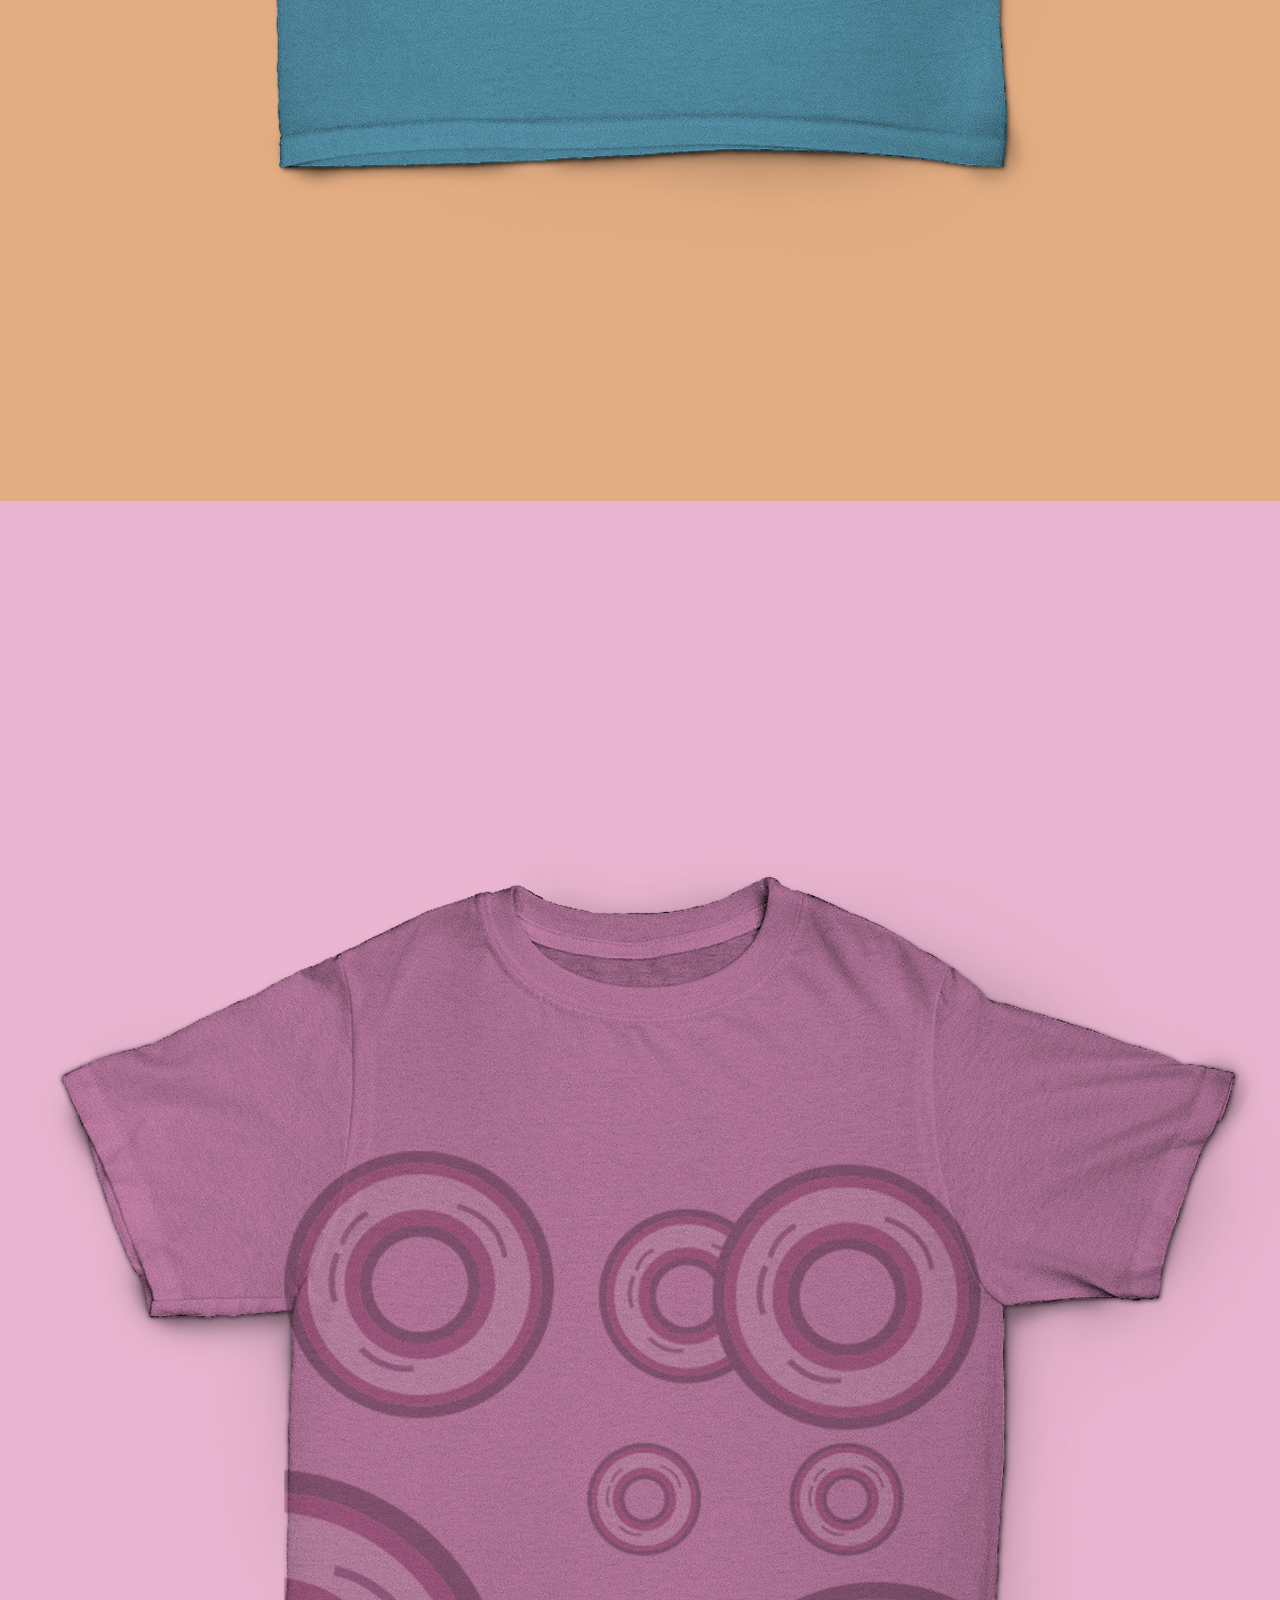
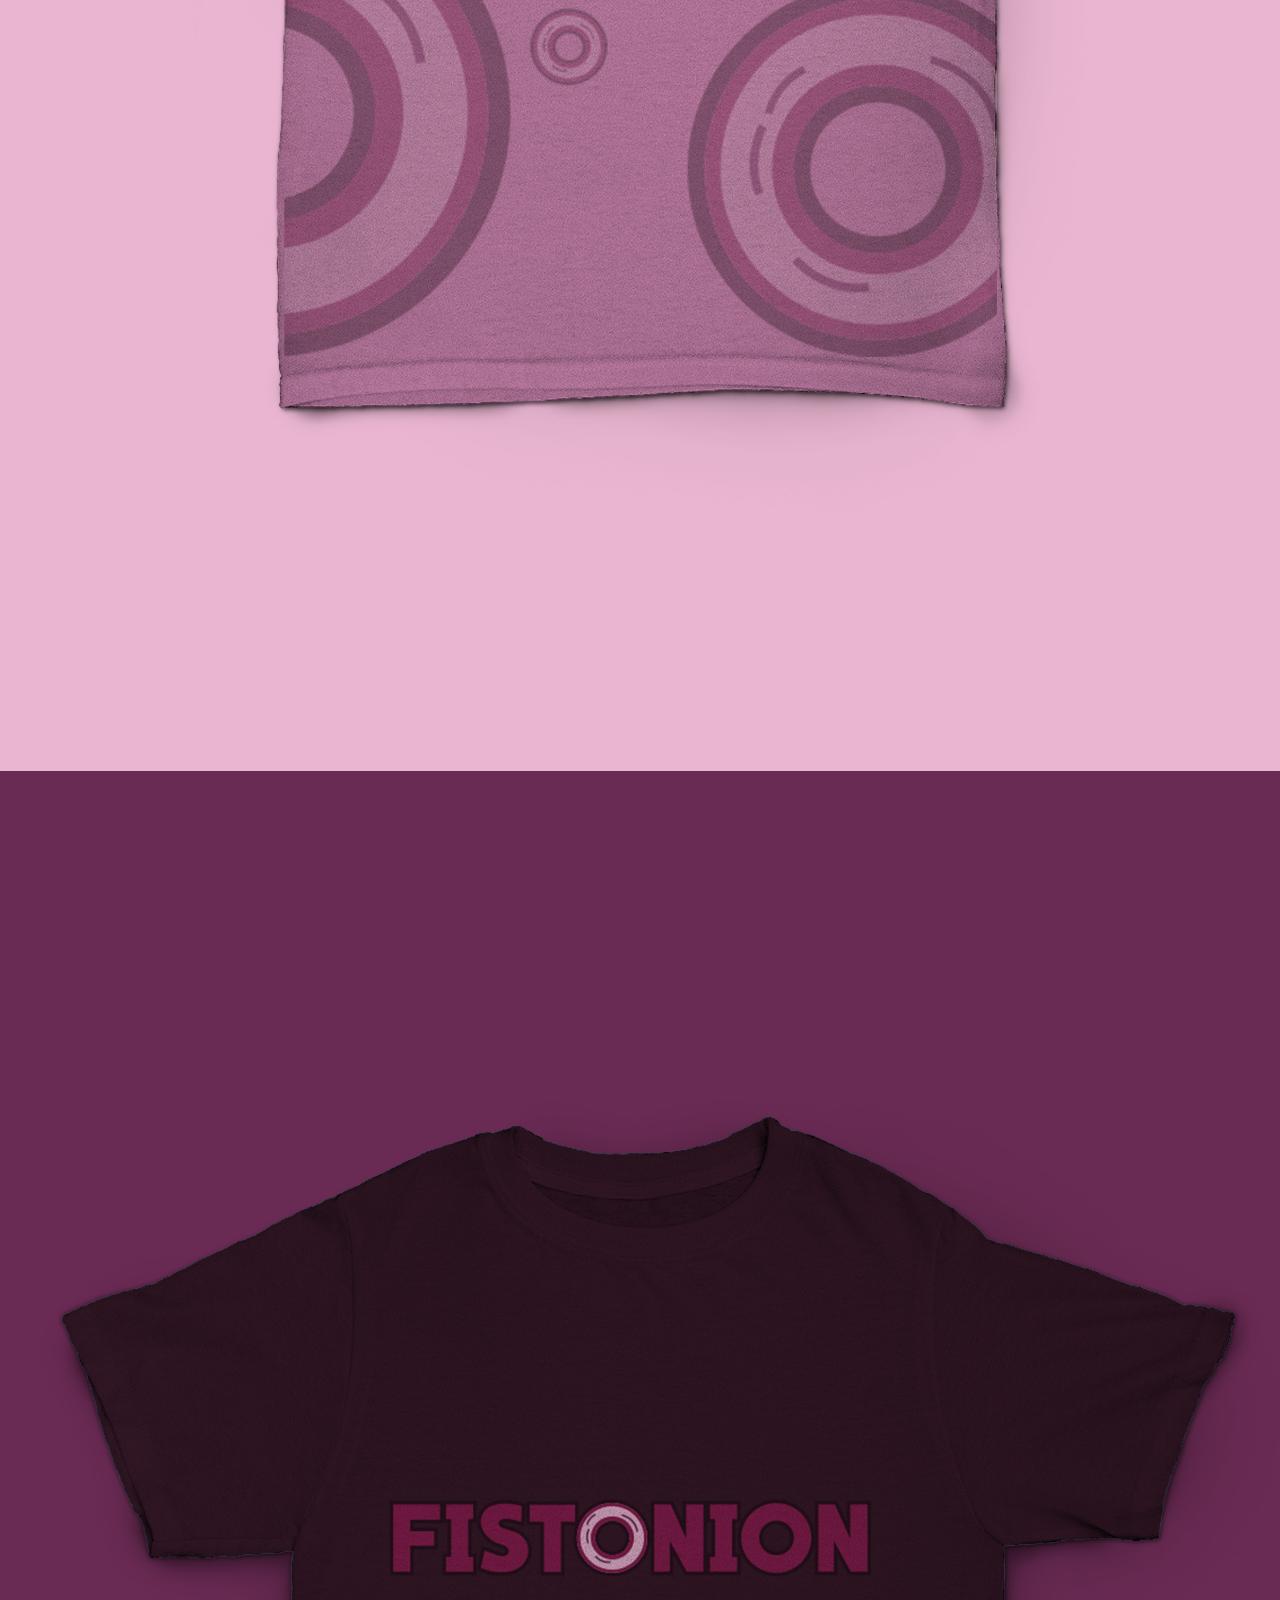
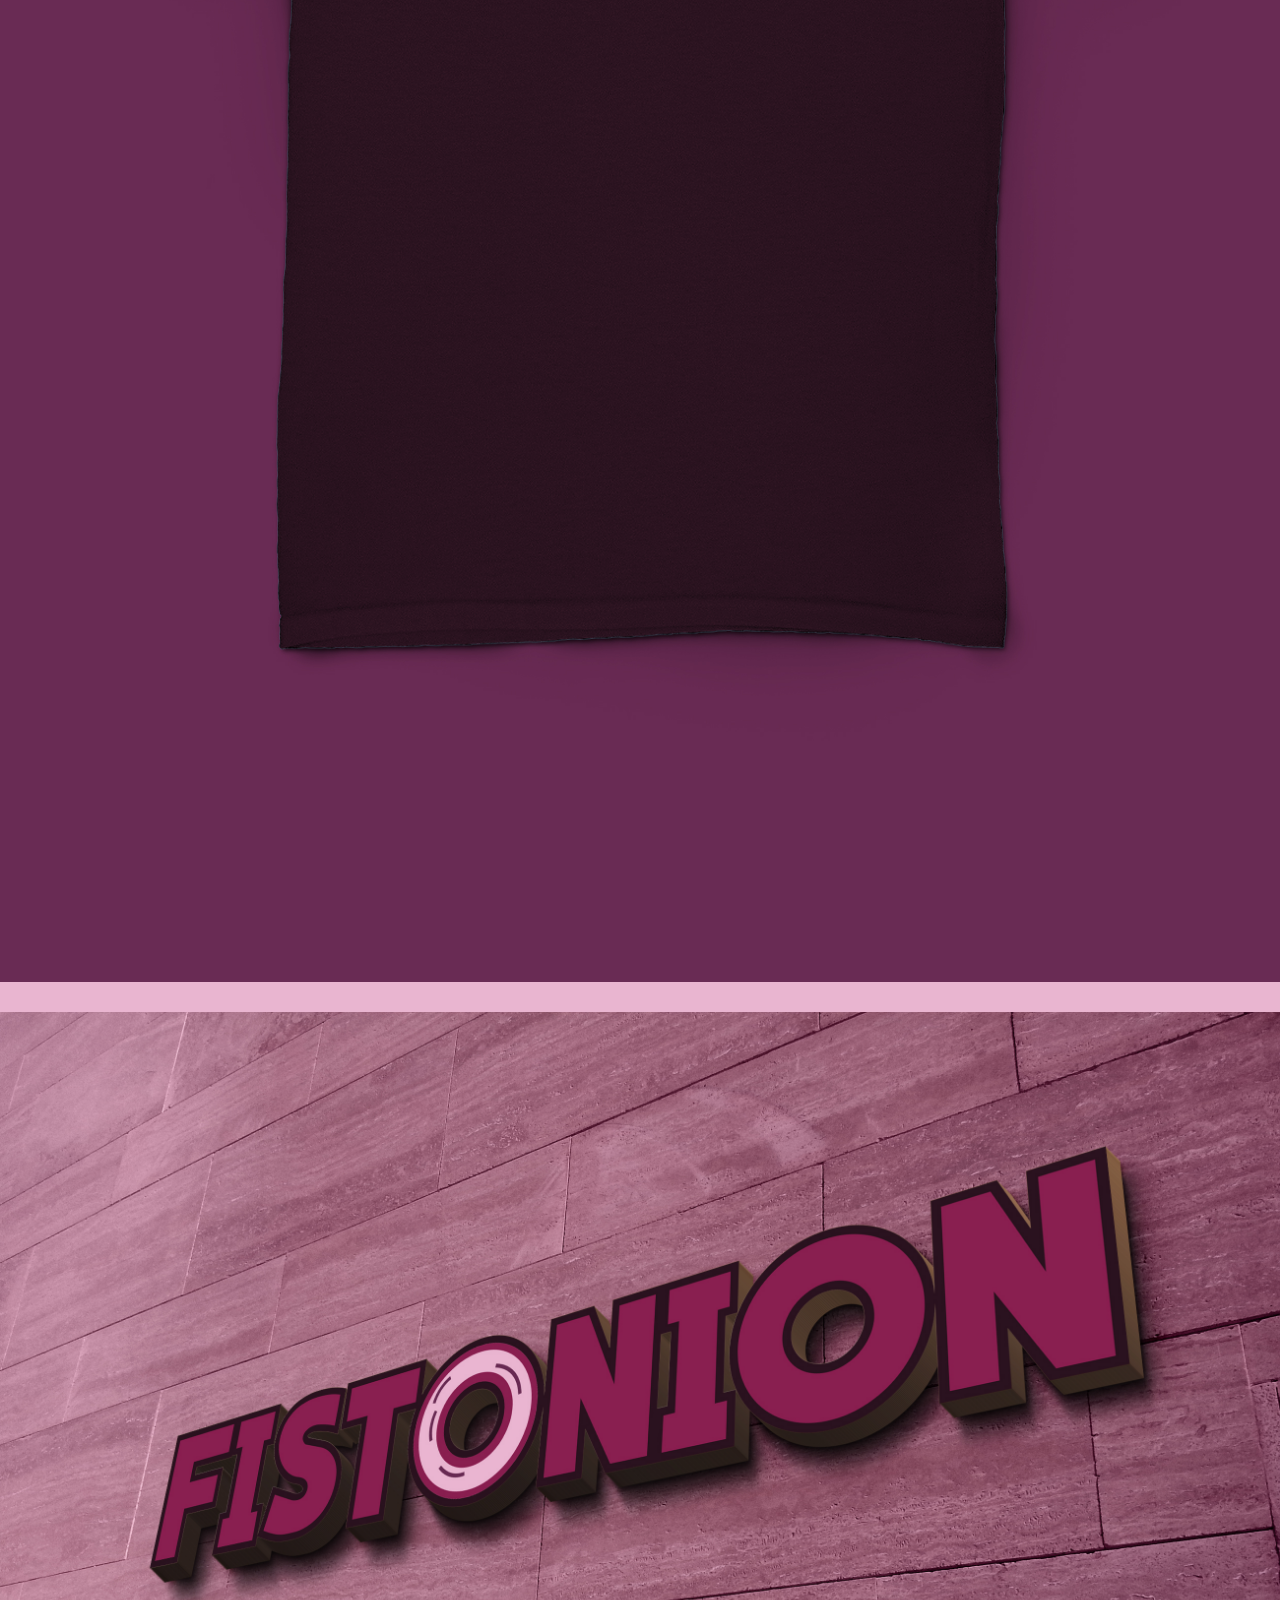
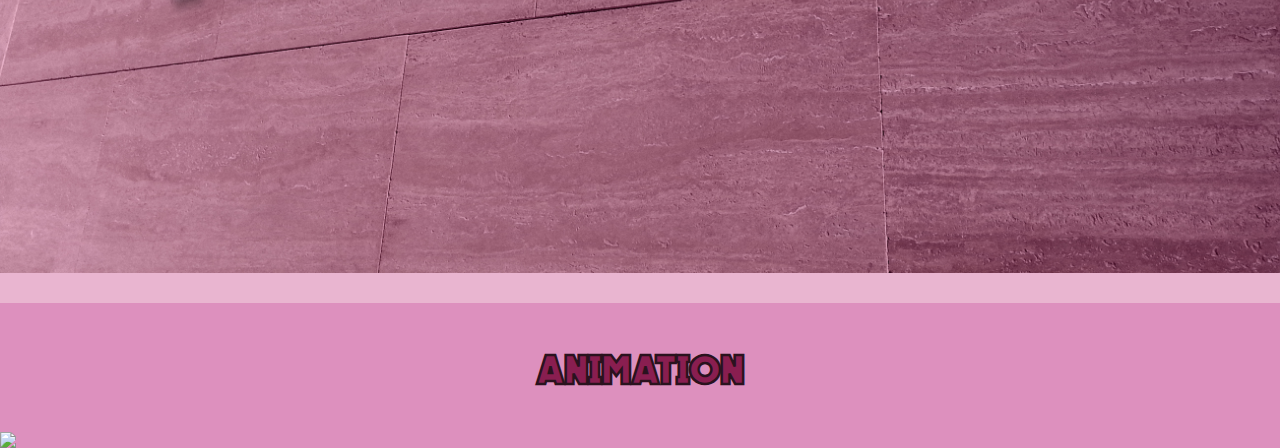
==== commit d6bc7a75: "Commented Script" ====
--- a/workfive.html
+++ b/workfive.html
@@ -8,9 +8,9 @@
   <!-- homepage -->
   <!-- <header id="showcase"> -->
     <header id="showcase" class="grid">
-    <div class="bg-showcase"><div>
+    <div class="bg-showcase"><img src="workfive\BG-Fistonion.png"></div>
       <div class="content-wrap">
-    <div class="logo"><img src="\workfive\Fistonion-logo.png" width="300px"></div>
+    <div class="logo"><img src="\workfive\Fistonion-logo.png"></div>
 </div>
   </header>
 
--- a/stylesheetforwork.css
+++ b/stylesheetforwork.css
@@ -39,32 +39,33 @@
 /* Header showcase */
 
 #showcase {
+  position:  static;
   min-height: 450px;
   color: #fff;
-  background: #dd90be
   /* text-align: center; */
 }
 
 #showcase .logo {
-  position: static;
+  position: relative;
   display: inline-block;
   /* padding-top: 25%; */
   margin-top: 20%;
   margin-bottom: 23%;
   align-items: center;
   width: 40%;
+  z-index: 2;
 }
 
-/* #showcase .bg-showcase {
+#showcase .bg-showcase {
   position: absolute;
   background: #dd90be;
   background-position: center;
   background-repeat: no-repeat;
   background-size: cover;
   width: 100%;
-  height: 450px;
+  height: auto;
   z-index: -1;
-} */
+}
 
 section {
   overflow: hidden;
